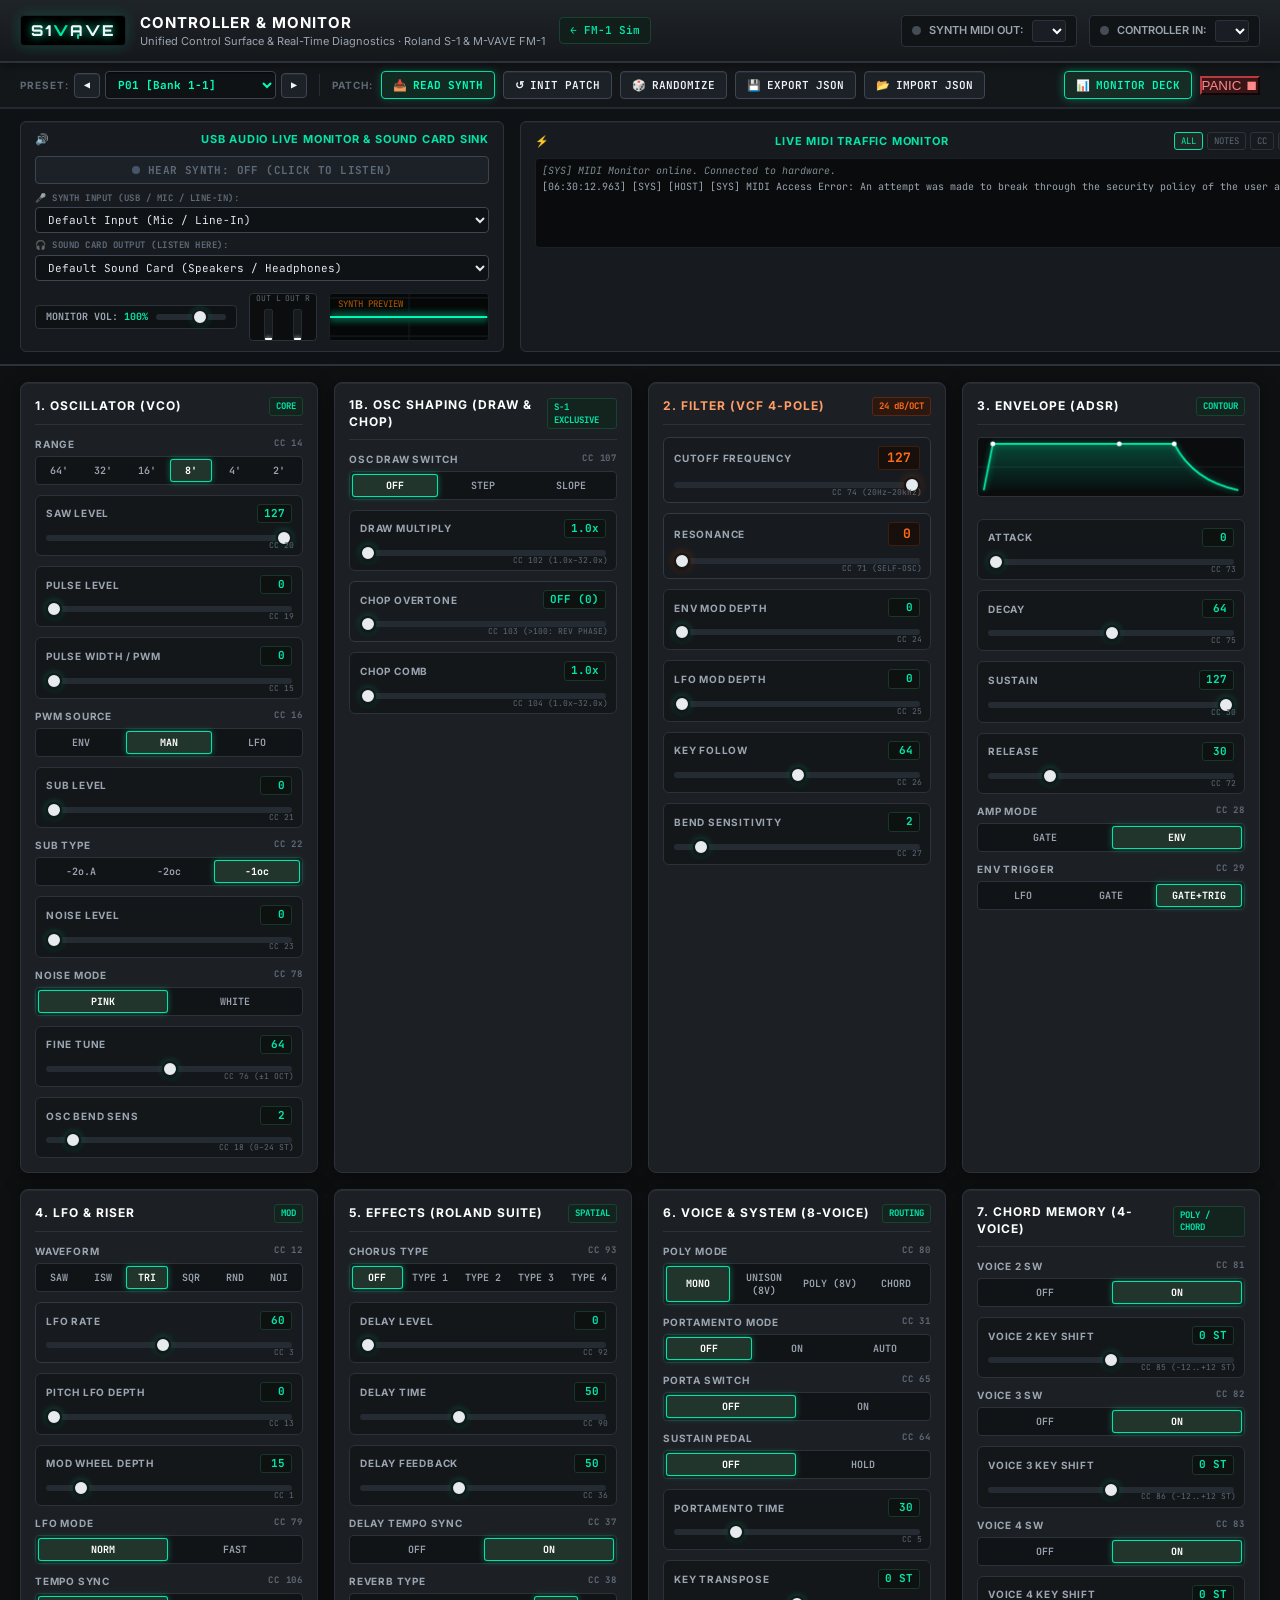
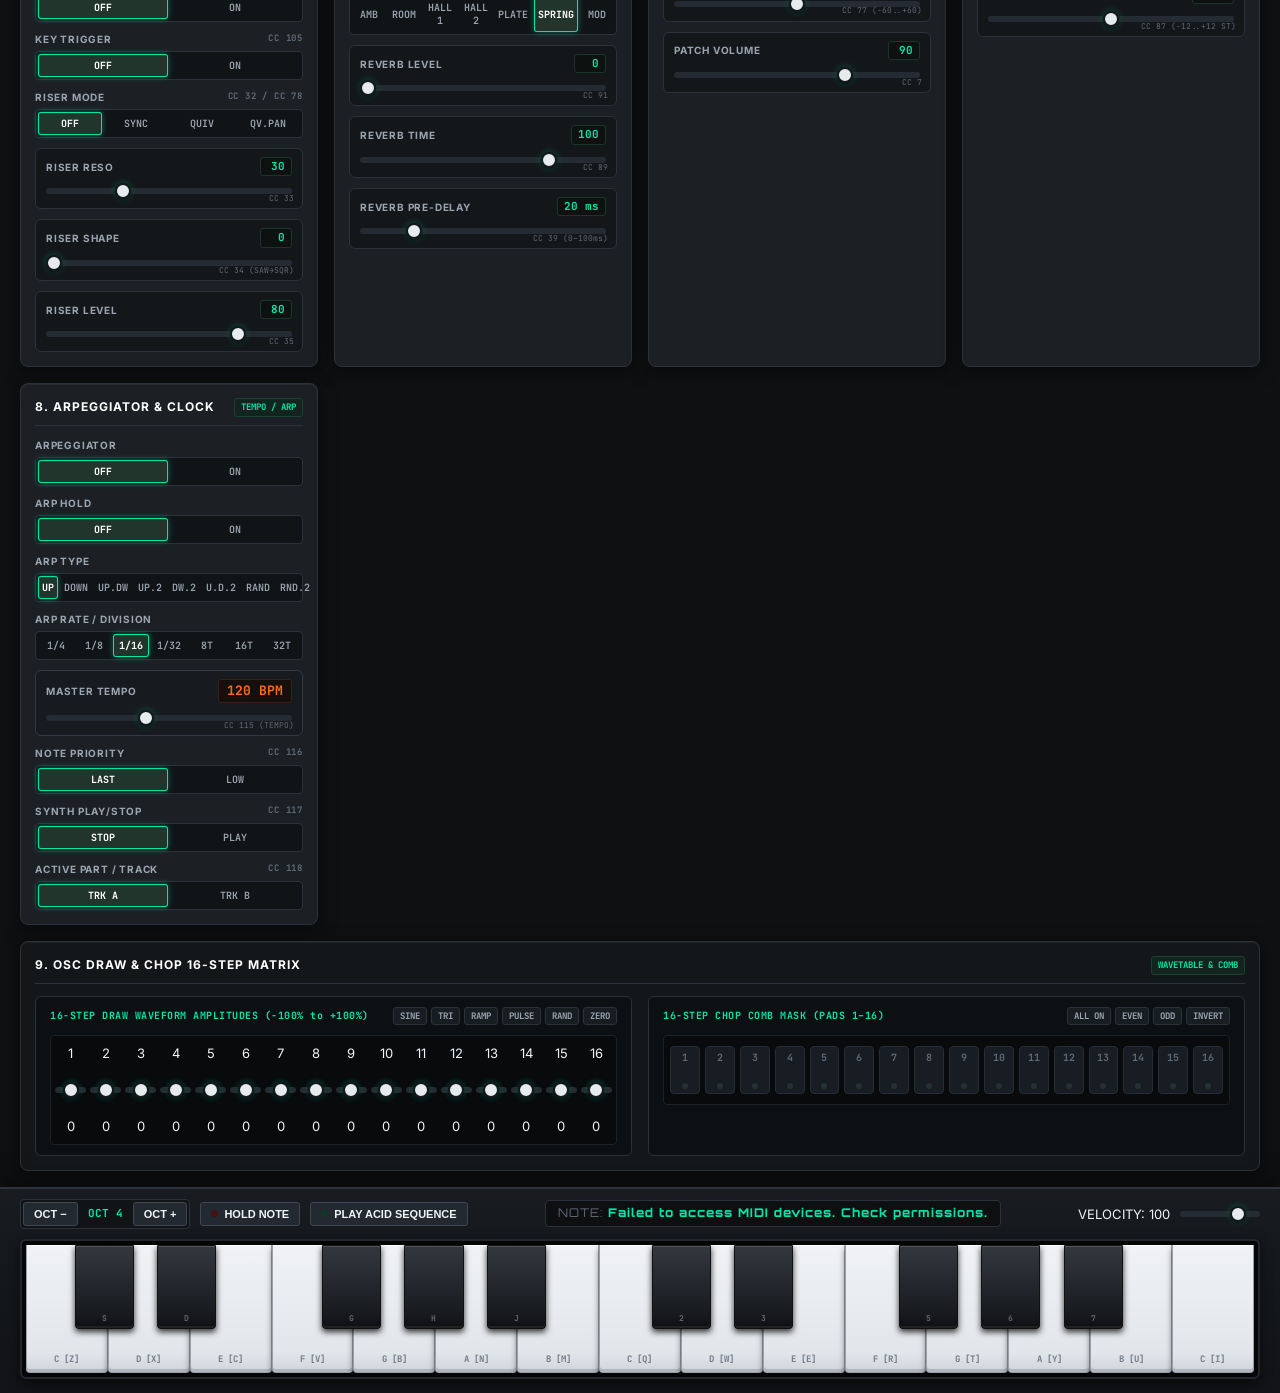
==== web/editor/index.html @ 97303378 "S1Vave 1.0: 8-voice virtual analog tweak synth for M-VAVE FM-1" ====
<!DOCTYPE html>
<!-- SPDX-License-Identifier: GPL-3.0-only -->
<html lang="en">
<head>
  <meta charset="utf-8">
  <meta name="viewport" content="width=device-width, initial-scale=1.0">
  <title>S1VAVE & Roland S-1 // Controller & Monitor</title>
  <meta name="description" content="Unified Hardware Controller and Real-time Audio/MIDI Monitor for Roland AIRA Compact S-1 and M-VAVE FM-1 (S1Vave 8-Voice Firmware).">
  <link rel="preconnect" href="https://fonts.googleapis.com">
  <link rel="preconnect" href="https://fonts.gstatic.com" crossorigin>
  <link href="https://fonts.googleapis.com/css2?family=Inter:wght@400;500;600;700&family=JetBrains+Mono:wght@400;500;700&family=Orbitron:wght@600;800&display=swap" rel="stylesheet">
  <link rel="stylesheet" href="style.css?v=20261024_1">
</head>
<body>
  <div class="app-container">
    <!-- Header: Branding & MIDI Device Status -->
    <header class="app-header">
      <div class="brand">
        <div class="logo-badge">
          <span class="logo-s1">S1</span><span class="logo-v">V</span><span class="logo-a"><span class="logo-notch"></span>A</span><span class="logo-ve">VE</span>
        </div>
        <div class="brand-text">
          <h1>CONTROLLER &amp; MONITOR</h1>
          <p class="subtitle">Unified Control Surface &amp; Real-Time Diagnostics · Roland S-1 &amp; M-VAVE FM-1</p>
        </div>
        <a href="/" class="nav-sim-link" title="Open FM-1 WebAssembly Hardware Simulator">&larr; FM-1 Sim</a>
      </div>

      <!-- MIDI Connection Status -->
      <div class="midi-status-panel">
        <div class="device-tag active" id="tagFM1">
          <span class="status-indicator online" id="indFM1"></span>
          <span class="dev-name">SYNTH MIDI OUT:</span>
          <select id="selFM1Out" class="port-select" title="MIDI Output for M-VAVE FM-1 / S1Vave"></select>
        </div>
        <div class="device-tag" id="tagMidiIn">
          <span class="status-indicator" id="indMidiIn"></span>
          <span class="dev-name">CONTROLLER IN:</span>
          <select id="selMidiIn" class="port-select" title="Incoming MIDI Keyboard / Controller"></select>
        </div>
        <!-- Hidden fallback output for compatibility -->
        <select id="selS1Out" style="display:none"></select>
      </div>
    </header>

    <!-- Quick Performance & Preset Management Toolbar -->
    <section class="action-toolbar">
      <div class="toolbar-left">
        <!-- Preset / Program Change Navigation -->
        <div class="preset-nav-cluster">
          <span class="toolbar-label">PRESET:</span>
          <button class="tool-action-btn preset-step-btn" id="btnPrevPreset" title="Previous Preset (Program Change -1)">
            <span class="icon">◀</span>
          </button>
          <select id="selPreset" class="preset-select" title="Direct Program Change / Preset Selection"></select>
          <button class="tool-action-btn preset-step-btn" id="btnNextPreset" title="Next Preset (Program Change +1)">
            <span class="icon">▶</span>
          </button>
        </div>

        <div class="toolbar-divider"></div>

        <span class="toolbar-label">PATCH:</span>
        <button class="tool-action-btn read-synth-btn" id="btnReadSynth" title="Fetch / Read all current parameter values from hardware synth (CC 119)">
          <span class="icon">📥</span> READ SYNTH
        </button>
        <button class="tool-action-btn" id="btnInitPatch" title="Reset all parameters to clean baseline patch">
          <span class="icon">↺</span> INIT PATCH
        </button>
        <button class="tool-action-btn" id="btnRandomize" title="Generate creative musical random patch">
          <span class="icon">🎲</span> RANDOMIZE
        </button>
        <button class="tool-action-btn" id="btnExportJson" title="Export current patch state to JSON file">
          <span class="icon">💾</span> EXPORT JSON
        </button>
        <button class="tool-action-btn" id="btnImportJson" title="Import patch state from JSON file">
          <span class="icon">📂</span> IMPORT JSON
        </button>
        <input type="file" id="fileImportJson" accept=".json" style="display:none">
      </div>

      <div class="toolbar-right">
        <button class="tool-action-btn monitor-toggle active" id="btnToggleMonitor" title="Toggle Real-Time Audio &amp; MIDI Monitoring Deck">
          <span class="icon">📊</span> MONITOR DECK
        </button>
        <button class="preset-btn panic" id="btnPanic" title="All Notes Off &amp; Reset Modulation (Panic)">
          PANIC ⏹
        </button>
      </div>
    </section>

    <!-- Real-Time Monitoring Deck: USB Audio Live Monitor & MIDI Traffic -->
    <section class="monitoring-deck" id="monitoringDeck">
      <!-- 1. Live USB Audio Pass-Through Router & Scope -->
      <div class="monitor-card audio-routing-card">
        <div class="card-title">
          <span class="icon">🔊</span> USB AUDIO LIVE MONITOR &amp; SOUND CARD SINK
        </div>

        <!-- Master Pass-Through Route Toggle -->
        <button class="audio-passthrough-btn" id="btnAudioPassthrough" title="Route audio from FM-1 synth input directly to your sound card (speakers / headphones)">
          <span class="dot"></span><span id="txtAudioPassthrough">HEAR SYNTH: OFF (CLICK TO LISTEN)</span>
        </button>

        <!-- Device Selection Dropdowns -->
        <div class="audio-device-grid">
          <div class="device-select-box">
            <label for="selAudioInput">🎤 SYNTH INPUT (USB / MIC / LINE-IN):</label>
            <select id="selAudioInput" class="sink-select" title="Select audio input device where FM-1 synth is connected"></select>
          </div>
          <div class="device-select-box">
            <label for="selAudioSink">🎧 SOUND CARD OUTPUT (LISTEN HERE):</label>
            <select id="selAudioSink" class="sink-select" title="Select sound card, headphones or speakers where you want to listen"></select>
          </div>
        </div>

        <div class="audio-bottom-row">
          <div class="audio-vol-box" title="Master Sound Card Pass-Through Volume">
            <label>MONITOR VOL: <span id="dispMonitorVol">100%</span></label>
            <input type="range" min="0" max="150" value="100" id="slMonitorVol" class="audio-slider">
          </div>

          <!-- Stereo VU Level Meters -->
          <div class="vu-meters-block single-synth">
            <div class="meter-channel">
              <span class="ch-label">OUT L</span>
              <div class="vu-track"><div class="vu-bar" id="vuFM1L"></div><div class="vu-peak" id="peakFM1L"></div></div>
            </div>
            <div class="meter-channel">
              <span class="ch-label">OUT R</span>
              <div class="vu-track"><div class="vu-bar" id="vuFM1R"></div><div class="vu-peak" id="peakFM1R"></div></div>
            </div>
          </div>

          <!-- Compact CRT Oscilloscope -->
          <div class="scope-wrapper compact">
            <canvas id="liveScopeCanvas" width="220" height="48"></canvas>
            <div class="scope-overlay">
              <span class="scope-status" id="scopeStatus">SYNTH PREVIEW</span>
            </div>
          </div>
        </div>
      </div>

      <!-- 2. Real-Time MIDI Traffic Monitor -->
      <div class="monitor-card midi-log-card">
        <div class="card-title">
          <span class="icon">⚡</span> LIVE MIDI TRAFFIC MONITOR
          <div class="midi-log-controls">
            <button class="filter-btn active" data-filter="all">ALL</button>
            <button class="filter-btn" data-filter="note">NOTES</button>
            <button class="filter-btn" data-filter="cc">CC</button>
            <button class="mini-btn clear-btn" id="btnClearMidiLog" title="Clear Event Log">CLEAR</button>
          </div>
        </div>
        <div class="midi-log-stream" id="midiLogStream">
          <div class="log-entry system">[SYS] MIDI Monitor online. Connected to hardware.</div>
        </div>
      </div>
    </section>

    <!-- Main Workspace: Parameter Panels Grid (All Real Mapped Controls) -->
    <main class="synth-workspace">
      <!-- 1. VCO OSCILLATORS -->
      <section class="panel-card osc-panel">
        <div class="card-header">
          <h2>1. OSCILLATOR (VCO)</h2>
          <span class="badge">CORE</span>
        </div>
        <div class="controls-grid">
          <div class="ctrl-group">
            <label>RANGE <span class="cc">CC 14</span></label>
            <div class="range-selector" id="grpRange">
              <button class="opt-btn" data-val="0">64'</button>
              <button class="opt-btn" data-val="1">32'</button>
              <button class="opt-btn" data-val="2">16'</button>
              <button class="opt-btn active" data-val="3">8'</button>
              <button class="opt-btn" data-val="4">4'</button>
              <button class="opt-btn" data-val="5">2'</button>
            </div>
          </div>

          <div class="slider-box">
            <div class="slider-header">
              <label>SAW LEVEL</label>
              <span class="val-display" id="valSaw">127</span>
            </div>
            <input type="range" min="0" max="127" value="127" id="slSaw" data-cc="20">
            <span class="cc-tag">CC 20</span>
          </div>

          <div class="slider-box">
            <div class="slider-header">
              <label>PULSE LEVEL</label>
              <span class="val-display" id="valPulse">0</span>
            </div>
            <input type="range" min="0" max="127" value="0" id="slPulse" data-cc="19">
            <span class="cc-tag">CC 19</span>
          </div>

          <div class="slider-box">
            <div class="slider-header">
              <label>PULSE WIDTH / PWM</label>
              <span class="val-display" id="valPw">0</span>
            </div>
            <input type="range" min="0" max="127" value="0" id="slPw" data-cc="15">
            <span class="cc-tag">CC 15</span>
          </div>

          <div class="ctrl-group">
            <label>PWM SOURCE <span class="cc">CC 16</span></label>
            <div class="btn-trio" id="grpPwmSrc">
              <button class="opt-btn" data-val="0">ENV</button>
              <button class="opt-btn active" data-val="1">MAN</button>
              <button class="opt-btn" data-val="2">LFO</button>
            </div>
          </div>

          <div class="slider-box">
            <div class="slider-header">
              <label>SUB LEVEL</label>
              <span class="val-display" id="valSub">0</span>
            </div>
            <input type="range" min="0" max="127" value="0" id="slSub" data-cc="21">
            <span class="cc-tag">CC 21</span>
          </div>

          <div class="ctrl-group">
            <label>SUB TYPE <span class="cc">CC 22</span></label>
            <div class="btn-trio" id="grpSubType">
              <button class="opt-btn" data-val="0">-2o.A</button>
              <button class="opt-btn" data-val="1">-2oc</button>
              <button class="opt-btn active" data-val="2">-1oc</button>
            </div>
          </div>

          <div class="slider-box">
            <div class="slider-header">
              <label>NOISE LEVEL</label>
              <span class="val-display" id="valNoise">0</span>
            </div>
            <input type="range" min="0" max="127" value="0" id="slNoise" data-cc="23">
            <span class="cc-tag">CC 23</span>
          </div>

          <div class="ctrl-group">
            <label>NOISE MODE <span class="cc">CC 78</span></label>
            <div class="btn-pair" id="grpNoiseMode">
              <button class="opt-btn active" data-val="0">PINK</button>
              <button class="opt-btn" data-val="1">WHITE</button>
            </div>
          </div>

          <div class="slider-box">
            <div class="slider-header">
              <label>FINE TUNE</label>
              <span class="val-display" id="valTune">64</span>
            </div>
            <input type="range" min="0" max="127" value="64" id="slTune" data-cc="76">
            <span class="cc-tag">CC 76 (±1 OCT)</span>
          </div>

          <div class="slider-box">
            <div class="slider-header">
              <label>OSC BEND SENS</label>
              <span class="val-display" id="valOscBend">2</span>
            </div>
            <input type="range" min="0" max="24" value="2" id="slOscBend" data-cc="18">
            <span class="cc-tag">CC 18 (0–24 ST)</span>
          </div>
        </div>
      </section>

      <!-- 1B. OSC SHAPING (DRAW & CHOP) -->
      <section class="panel-card osc-shaping-panel">
        <div class="card-header">
          <h2>1B. OSC SHAPING (DRAW &amp; CHOP)</h2>
          <span class="badge">S-1 EXCLUSIVE</span>
        </div>
        <div class="controls-grid">
          <div class="ctrl-group">
            <label>OSC DRAW SWITCH <span class="cc">CC 107</span></label>
            <div class="btn-trio" id="grpDrawSw">
              <button class="opt-btn active" data-val="0">OFF</button>
              <button class="opt-btn" data-val="1">STEP</button>
              <button class="opt-btn" data-val="2">SLOPE</button>
            </div>
          </div>

          <div class="slider-box">
            <div class="slider-header">
              <label>DRAW MULTIPLY</label>
              <span class="val-display" id="valDrawMult">1.0x</span>
            </div>
            <input type="range" min="0" max="31" value="0" id="slDrawMult" data-cc="102">
            <span class="cc-tag">CC 102 (1.0x–32.0x)</span>
          </div>

          <div class="slider-box prominent">
            <div class="slider-header">
              <label>CHOP OVERTONE</label>
              <span class="val-display" id="valChopOvtn">OFF (0)</span>
            </div>
            <input type="range" min="0" max="200" value="0" id="slChopOvtn" data-cc="103">
            <span class="cc-tag">CC 103 (&gt;100: REV PHASE)</span>
          </div>

          <div class="slider-box">
            <div class="slider-header">
              <label>CHOP COMB</label>
              <span class="val-display" id="valChopComb">1.0x</span>
            </div>
            <input type="range" min="0" max="31" value="0" id="slChopComb" data-cc="104">
            <span class="cc-tag">CC 104 (1.0x–32.0x)</span>
          </div>
        </div>
      </section>

      <!-- 2. VCF FILTER -->
      <section class="panel-card filter-panel">
        <div class="card-header highlight-orange">
          <h2>2. FILTER (VCF 4-POLE)</h2>
          <span class="badge orange">24 dB/OCT</span>
        </div>
        <div class="controls-grid">
          <div class="slider-box prominent">
            <div class="slider-header">
              <label>CUTOFF FREQUENCY</label>
              <span class="val-display big" id="valCutoff">127</span>
            </div>
            <input type="range" min="0" max="127" value="127" id="slCutoff" data-cc="74" class="accent-orange">
            <span class="cc-tag">CC 74 (20Hz–20kHz)</span>
          </div>

          <div class="slider-box prominent">
            <div class="slider-header">
              <label>RESONANCE</label>
              <span class="val-display big" id="valReso">0</span>
            </div>
            <input type="range" min="0" max="127" value="0" id="slReso" data-cc="71" class="accent-orange">
            <span class="cc-tag">CC 71 (SELF-OSC)</span>
          </div>

          <div class="slider-box">
            <div class="slider-header">
              <label>ENV MOD DEPTH</label>
              <span class="val-display" id="valFenv">0</span>
            </div>
            <input type="range" min="0" max="127" value="0" id="slFenv" data-cc="24">
            <span class="cc-tag">CC 24</span>
          </div>

          <div class="slider-box">
            <div class="slider-header">
              <label>LFO MOD DEPTH</label>
              <span class="val-display" id="valFlfo">0</span>
            </div>
            <input type="range" min="0" max="127" value="0" id="slFlfo" data-cc="25">
            <span class="cc-tag">CC 25</span>
          </div>

          <div class="slider-box">
            <div class="slider-header">
              <label>KEY FOLLOW</label>
              <span class="val-display" id="valKeytrk">64</span>
            </div>
            <input type="range" min="0" max="127" value="64" id="slKeytrk" data-cc="26">
            <span class="cc-tag">CC 26</span>
          </div>

          <div class="slider-box">
            <div class="slider-header">
              <label>BEND SENSITIVITY</label>
              <span class="val-display" id="valFltBend">2</span>
            </div>
            <input type="range" min="0" max="24" value="2" id="slFltBend" data-cc="27">
            <span class="cc-tag">CC 27</span>
          </div>
        </div>
      </section>

      <!-- 3. ENVELOPES (ADSR) -->
      <section class="panel-card env-panel">
        <div class="card-header">
          <h2>3. ENVELOPE (ADSR)</h2>
          <span class="badge">CONTOUR</span>
        </div>
        <div class="env-curve-box">
          <canvas id="envCanvas" width="280" height="60" class="env-canvas"></canvas>
        </div>
        <div class="controls-grid">
          <div class="slider-box">
            <div class="slider-header">
              <label>ATTACK</label>
              <span class="val-display" id="valAtt">0</span>
            </div>
            <input type="range" min="0" max="127" value="0" id="slAtt" data-cc="73">
            <span class="cc-tag">CC 73</span>
          </div>

          <div class="slider-box">
            <div class="slider-header">
              <label>DECAY</label>
              <span class="val-display" id="valDec">64</span>
            </div>
            <input type="range" min="0" max="127" value="64" id="slDec" data-cc="75">
            <span class="cc-tag">CC 75</span>
          </div>

          <div class="slider-box">
            <div class="slider-header">
              <label>SUSTAIN</label>
              <span class="val-display" id="valSus">127</span>
            </div>
            <input type="range" min="0" max="127" value="127" id="slSus" data-cc="30">
            <span class="cc-tag">CC 30</span>
          </div>

          <div class="slider-box">
            <div class="slider-header">
              <label>RELEASE</label>
              <span class="val-display" id="valRel">30</span>
            </div>
            <input type="range" min="0" max="127" value="30" id="slRel" data-cc="72">
            <span class="cc-tag">CC 72</span>
          </div>

          <div class="ctrl-group">
            <label>AMP MODE <span class="cc">CC 28</span></label>
            <div class="btn-pair" id="grpAmpMode">
              <button class="opt-btn" data-val="0">GATE</button>
              <button class="opt-btn active" data-val="1">ENV</button>
            </div>
          </div>

          <div class="ctrl-group">
            <label>ENV TRIGGER <span class="cc">CC 29</span></label>
            <div class="btn-trio" id="grpEnvTrg">
              <button class="opt-btn" data-val="0">LFO</button>
              <button class="opt-btn" data-val="1">GATE</button>
              <button class="opt-btn active" data-val="2">GATE+TRIG</button>
            </div>
          </div>
        </div>
      </section>

      <!-- 4. LFO & RISER -->
      <section class="panel-card lfo-panel">
        <div class="card-header">
          <h2>4. LFO &amp; RISER</h2>
          <span class="badge">MOD</span>
        </div>
        <div class="controls-grid">
          <div class="ctrl-group">
            <label>WAVEFORM <span class="cc">CC 12</span></label>
            <div class="range-selector" id="grpLfoWave">
              <button class="opt-btn" data-val="0">SAW</button>
              <button class="opt-btn" data-val="1">ISW</button>
              <button class="opt-btn active" data-val="2">TRI</button>
              <button class="opt-btn" data-val="3">SQR</button>
              <button class="opt-btn" data-val="4">RND</button>
              <button class="opt-btn" data-val="5">NOI</button>
            </div>
          </div>

          <div class="slider-box prominent">
            <div class="slider-header">
              <label>LFO RATE</label>
              <span class="val-display" id="valLfoRate">60</span>
            </div>
            <input type="range" min="0" max="127" value="60" id="slLfoRate" data-cc="3">
            <span class="cc-tag">CC 3</span>
          </div>

          <div class="slider-box">
            <div class="slider-header">
              <label>PITCH LFO DEPTH</label>
              <span class="val-display" id="valLfoPitch">0</span>
            </div>
            <input type="range" min="0" max="127" value="0" id="slLfoPitch" data-cc="13">
            <span class="cc-tag">CC 13</span>
          </div>

          <div class="slider-box">
            <div class="slider-header">
              <label>MOD WHEEL DEPTH</label>
              <span class="val-display" id="valModDepth">15</span>
            </div>
            <input type="range" min="0" max="127" value="15" id="slModDepth" data-cc="1">
            <span class="cc-tag">CC 1</span>
          </div>

          <div class="ctrl-group">
            <label>LFO MODE <span class="cc">CC 79</span></label>
            <div class="btn-pair" id="grpLfoMode">
              <button class="opt-btn active" data-val="0">NORM</button>
              <button class="opt-btn" data-val="1">FAST</button>
            </div>
          </div>

          <div class="ctrl-group">
            <label>TEMPO SYNC <span class="cc">CC 106</span></label>
            <div class="btn-pair" id="grpLfoSync">
              <button class="opt-btn active" data-val="0">OFF</button>
              <button class="opt-btn" data-val="1">ON</button>
            </div>
          </div>

          <div class="ctrl-group">
            <label>KEY TRIGGER <span class="cc">CC 105</span></label>
            <div class="btn-pair" id="grpLfoTrig">
              <button class="opt-btn active" data-val="0">OFF</button>
              <button class="opt-btn" data-val="1">ON</button>
            </div>
          </div>

          <!-- Riser Section in Panel 4 -->
          <div class="ctrl-group full-width">
            <label>RISER MODE <span class="cc">CC 32 / CC 78</span></label>
            <div class="range-selector" id="grpRiserMode">
              <button class="opt-btn active" data-val="0">OFF</button>
              <button class="opt-btn" data-val="1">SYNC</button>
              <button class="opt-btn" data-val="2">QUIV</button>
              <button class="opt-btn" data-val="3">QV.PAN</button>
            </div>
          </div>

          <div class="slider-box">
            <div class="slider-header">
              <label>RISER RESO</label>
              <span class="val-display" id="valRiserReso">30</span>
            </div>
            <input type="range" min="0" max="100" value="30" id="slRiserReso" data-cc="33">
            <span class="cc-tag">CC 33</span>
          </div>

          <div class="slider-box">
            <div class="slider-header">
              <label>RISER SHAPE</label>
              <span class="val-display" id="valRiserShape">0</span>
            </div>
            <input type="range" min="0" max="100" value="0" id="slRiserShape" data-cc="34">
            <span class="cc-tag">CC 34 (SAW&rarr;SQR)</span>
          </div>

          <div class="slider-box">
            <div class="slider-header">
              <label>RISER LEVEL</label>
              <span class="val-display" id="valRiserLvl">80</span>
            </div>
            <input type="range" min="0" max="100" value="80" id="slRiserLvl" data-cc="35">
            <span class="cc-tag">CC 35</span>
          </div>
        </div>
      </section>

      <!-- 5. EFFECTS (CHORUS, DELAY, REVERB) -->
      <section class="panel-card fx-panel">
        <div class="card-header">
          <h2>5. EFFECTS (ROLAND SUITE)</h2>
          <span class="badge">SPATIAL</span>
        </div>
        <div class="controls-grid">
          <div class="ctrl-group">
            <label>CHORUS TYPE <span class="cc">CC 93</span></label>
            <div class="range-selector" id="grpChoMode">
              <button class="opt-btn active" data-val="0">OFF</button>
              <button class="opt-btn" data-val="1">TYPE 1</button>
              <button class="opt-btn" data-val="2">TYPE 2</button>
              <button class="opt-btn" data-val="3">TYPE 3</button>
              <button class="opt-btn" data-val="4">TYPE 4</button>
            </div>
          </div>

          <div class="slider-box">
            <div class="slider-header">
              <label>DELAY LEVEL</label>
              <span class="val-display" id="valDlyLvl">0</span>
            </div>
            <input type="range" min="0" max="127" value="0" id="slDlyLvl" data-cc="92">
            <span class="cc-tag">CC 92</span>
          </div>

          <div class="slider-box">
            <div class="slider-header">
              <label>DELAY TIME</label>
              <span class="val-display" id="valDlyTime">50</span>
            </div>
            <input type="range" min="0" max="127" value="50" id="slDlyTime" data-cc="90">
            <span class="cc-tag">CC 90</span>
          </div>

          <div class="slider-box">
            <div class="slider-header">
              <label>DELAY FEEDBACK</label>
              <span class="val-display" id="valDlyFb">50</span>
            </div>
            <input type="range" min="0" max="127" value="50" id="slDlyFb" data-cc="36">
            <span class="cc-tag">CC 36</span>
          </div>

          <div class="ctrl-group">
            <label>DELAY TEMPO SYNC <span class="cc">CC 37</span></label>
            <div class="btn-pair" id="grpDlySync">
              <button class="opt-btn" data-val="0">OFF</button>
              <button class="opt-btn active" data-val="1">ON</button>
            </div>
          </div>

          <div class="ctrl-group full-width">
            <label>REVERB TYPE <span class="cc">CC 38</span></label>
            <div class="range-selector" id="grpRevType">
              <button class="opt-btn" data-val="0">AMB</button>
              <button class="opt-btn" data-val="1">ROOM</button>
              <button class="opt-btn" data-val="2">HALL 1</button>
              <button class="opt-btn" data-val="3">HALL 2</button>
              <button class="opt-btn" data-val="4">PLATE</button>
              <button class="opt-btn active" data-val="5">SPRING</button>
              <button class="opt-btn" data-val="6">MOD</button>
            </div>
          </div>

          <div class="slider-box">
            <div class="slider-header">
              <label>REVERB LEVEL</label>
              <span class="val-display" id="valRevLvl">0</span>
            </div>
            <input type="range" min="0" max="127" value="0" id="slRevLvl" data-cc="91">
            <span class="cc-tag">CC 91</span>
          </div>

          <div class="slider-box">
            <div class="slider-header">
              <label>REVERB TIME</label>
              <span class="val-display" id="valRevTime">100</span>
            </div>
            <input type="range" min="0" max="127" value="100" id="slRevTime" data-cc="89">
            <span class="cc-tag">CC 89</span>
          </div>

          <div class="slider-box">
            <div class="slider-header">
              <label>REVERB PRE-DELAY</label>
              <span class="val-display" id="valRevPre">20 ms</span>
            </div>
            <input type="range" min="0" max="100" value="20" id="slRevPre" data-cc="39">
            <span class="cc-tag">CC 39 (0–100ms)</span>
          </div>
        </div>
      </section>

      <!-- 6. VOICE & SYSTEM -->
      <section class="panel-card voice-panel">
        <div class="card-header">
          <h2>6. VOICE &amp; SYSTEM (8-VOICE)</h2>
          <span class="badge">ROUTING</span>
        </div>
        <div class="controls-grid">
          <div class="ctrl-group">
            <label>POLY MODE <span class="cc">CC 80</span></label>
            <div class="range-selector" id="grpPolyMode">
              <button class="opt-btn active" data-val="0">MONO</button>
              <button class="opt-btn" data-val="1">UNISON (8V)</button>
              <button class="opt-btn" data-val="2">POLY (8V)</button>
              <button class="opt-btn" data-val="3">CHORD</button>
            </div>
          </div>

          <div class="ctrl-group">
            <label>PORTAMENTO MODE <span class="cc">CC 31</span></label>
            <div class="btn-trio" id="grpPortaMode">
              <button class="opt-btn active" data-val="0">OFF</button>
              <button class="opt-btn" data-val="1">ON</button>
              <button class="opt-btn" data-val="2">AUTO</button>
            </div>
          </div>

          <div class="ctrl-group">
            <label>PORTA SWITCH <span class="cc">CC 65</span></label>
            <div class="btn-pair" id="grpPortaSw">
              <button class="opt-btn active" data-val="0">OFF</button>
              <button class="opt-btn" data-val="1">ON</button>
            </div>
          </div>

          <div class="ctrl-group">
            <label>SUSTAIN PEDAL <span class="cc">CC 64</span></label>
            <div class="btn-pair" id="grpSustainPedal">
              <button class="opt-btn active" data-val="0">OFF</button>
              <button class="opt-btn" data-val="1">HOLD</button>
            </div>
          </div>

          <div class="slider-box">
            <div class="slider-header">
              <label>PORTAMENTO TIME</label>
              <span class="val-display" id="valPortaTime">30</span>
            </div>
            <input type="range" min="0" max="127" value="30" id="slPortaTime" data-cc="5">
            <span class="cc-tag">CC 5</span>
          </div>

          <div class="slider-box">
            <div class="slider-header">
              <label>KEY TRANSPOSE</label>
              <span class="val-display" id="valTranspose">0 ST</span>
            </div>
            <input type="range" min="0" max="120" value="60" id="slTranspose" data-cc="77">
            <span class="cc-tag">CC 77 (-60..+60)</span>
          </div>

          <div class="slider-box">
            <div class="slider-header">
              <label>PATCH VOLUME</label>
              <span class="val-display" id="valVol">90</span>
            </div>
            <input type="range" min="0" max="127" value="90" id="slVol" data-cc="7">
            <span class="cc-tag">CC 7</span>
          </div>
        </div>
      </section>

      <!-- 7. CHORD MEMORY CONFIG (4-VOICE) -->
      <section class="panel-card chord-panel">
        <div class="card-header">
          <h2>7. CHORD MEMORY (4-VOICE)</h2>
          <span class="badge">POLY / CHORD</span>
        </div>
        <div class="controls-grid">
          <div class="ctrl-group">
            <label>VOICE 2 SW <span class="cc">CC 81</span></label>
            <div class="btn-pair" id="grpChordSw2">
              <button class="opt-btn" data-val="0">OFF</button>
              <button class="opt-btn active" data-val="1">ON</button>
            </div>
          </div>

          <div class="slider-box">
            <div class="slider-header">
              <label>VOICE 2 KEY SHIFT</label>
              <span class="val-display" id="valChordKs2">0 ST</span>
            </div>
            <input type="range" min="0" max="24" value="12" id="slChordKs2" data-cc="85">
            <span class="cc-tag">CC 85 (-12..+12 ST)</span>
          </div>

          <div class="ctrl-group">
            <label>VOICE 3 SW <span class="cc">CC 82</span></label>
            <div class="btn-pair" id="grpChordSw3">
              <button class="opt-btn" data-val="0">OFF</button>
              <button class="opt-btn active" data-val="1">ON</button>
            </div>
          </div>

          <div class="slider-box">
            <div class="slider-header">
              <label>VOICE 3 KEY SHIFT</label>
              <span class="val-display" id="valChordKs3">0 ST</span>
            </div>
            <input type="range" min="0" max="24" value="12" id="slChordKs3" data-cc="86">
            <span class="cc-tag">CC 86 (-12..+12 ST)</span>
          </div>

          <div class="ctrl-group">
            <label>VOICE 4 SW <span class="cc">CC 83</span></label>
            <div class="btn-pair" id="grpChordSw4">
              <button class="opt-btn" data-val="0">OFF</button>
              <button class="opt-btn active" data-val="1">ON</button>
            </div>
          </div>

          <div class="slider-box">
            <div class="slider-header">
              <label>VOICE 4 KEY SHIFT</label>
              <span class="val-display" id="valChordKs4">0 ST</span>
            </div>
            <input type="range" min="0" max="24" value="12" id="slChordKs4" data-cc="87">
            <span class="cc-tag">CC 87 (-12..+12 ST)</span>
          </div>
        </div>
      </section>

      <!-- 8. ARPEGGIATOR & MASTER CLOCK -->
      <section class="panel-card arp-panel">
        <div class="card-header">
          <h2>8. ARPEGGIATOR &amp; CLOCK</h2>
          <span class="badge">TEMPO / ARP</span>
        </div>
        <div class="controls-grid">
          <div class="ctrl-group">
            <label>ARPEGGIATOR</label>
            <div class="btn-pair" id="grpArpSw">
              <button class="opt-btn active" data-val="0">OFF</button>
              <button class="opt-btn" data-val="1">ON</button>
            </div>
          </div>

          <div class="ctrl-group">
            <label>ARP HOLD</label>
            <div class="btn-pair" id="grpArpHold">
              <button class="opt-btn active" data-val="0">OFF</button>
              <button class="opt-btn" data-val="1">ON</button>
            </div>
          </div>

          <div class="ctrl-group full-width">
            <label>ARP TYPE</label>
            <div class="range-selector" id="grpArpType">
              <button class="opt-btn active" data-val="0">UP</button>
              <button class="opt-btn" data-val="1">DOWN</button>
              <button class="opt-btn" data-val="2">UP.DW</button>
              <button class="opt-btn" data-val="3">UP.2</button>
              <button class="opt-btn" data-val="4">DW.2</button>
              <button class="opt-btn" data-val="5">U.D.2</button>
              <button class="opt-btn" data-val="6">RAND</button>
              <button class="opt-btn" data-val="7">RND.2</button>
            </div>
          </div>

          <div class="ctrl-group full-width">
            <label>ARP RATE / DIVISION</label>
            <div class="range-selector" id="grpArpRate">
              <button class="opt-btn" data-val="0">1/4</button>
              <button class="opt-btn" data-val="1">1/8</button>
              <button class="opt-btn active" data-val="2">1/16</button>
              <button class="opt-btn" data-val="3">1/32</button>
              <button class="opt-btn" data-val="4">8T</button>
              <button class="opt-btn" data-val="5">16T</button>
              <button class="opt-btn" data-val="6">32T</button>
            </div>
          </div>

          <div class="slider-box prominent">
            <div class="slider-header">
              <label>MASTER TEMPO</label>
              <span class="val-display big" id="valTempo">120 BPM</span>
            </div>
            <input type="range" min="40" max="240" value="120" id="slTempo" data-cc="115">
            <span class="cc-tag">CC 115 (TEMPO)</span>
          </div>

          <div class="ctrl-group">
            <label>NOTE PRIORITY <span class="cc">CC 116</span></label>
            <div class="btn-pair" id="grpArpPri">
              <button class="opt-btn active" data-val="0">LAST</button>
              <button class="opt-btn" data-val="1">LOW</button>
            </div>
          </div>

          <div class="ctrl-group">
            <label>SYNTH PLAY/STOP <span class="cc">CC 117</span></label>
            <div class="btn-pair" id="grpSeqPlay">
              <button class="opt-btn active" data-val="0">STOP</button>
              <button class="opt-btn" data-val="1">PLAY</button>
            </div>
          </div>

          <div class="ctrl-group">
            <label>ACTIVE PART / TRACK <span class="cc">CC 118</span></label>
            <div class="btn-pair" id="grpTrackSel">
              <button class="opt-btn active" data-val="0">TRK A</button>
              <button class="opt-btn" data-val="1">TRK B</button>
            </div>
          </div>
        </div>
      </section>

      <!-- 9. OSC DRAW & CHOP 16-STEP MATRIX -->
      <section class="panel-card step-matrix-panel">
        <div class="card-header highlight-teal">
          <h2>9. OSC DRAW &amp; CHOP 16-STEP MATRIX</h2>
          <span class="badge">WAVETABLE &amp; COMB</span>
        </div>
        <div class="step-matrix-content">
          <!-- 16-Step Draw Wavetable Editor -->
          <div class="matrix-block">
            <div class="matrix-header">
              <label>16-STEP DRAW WAVEFORM AMPLITUDES (-100% to +100%)</label>
              <div class="matrix-actions">
                <button class="mini-tool-btn" id="btnDrawSine">SINE</button>
                <button class="mini-tool-btn" id="btnDrawTri">TRI</button>
                <button class="mini-tool-btn" id="btnDrawRamp">RAMP</button>
                <button class="mini-tool-btn" id="btnDrawPulse">PULSE</button>
                <button class="mini-tool-btn" id="btnDrawRand">RAND</button>
                <button class="mini-tool-btn" id="btnDrawReset">ZERO</button>
              </div>
            </div>
            <div class="draw-steps-grid" id="drawStepsGrid">
              <!-- 16 vertical step bars will be populated here -->
            </div>
          </div>

          <!-- 16-Step Chop Comb Slicing Mask -->
          <div class="matrix-block">
            <div class="matrix-header">
              <label>16-STEP CHOP COMB MASK (PADS 1–16)</label>
              <div class="matrix-actions">
                <button class="mini-tool-btn" id="btnChopAllOn">ALL ON</button>
                <button class="mini-tool-btn" id="btnChopEven">EVEN</button>
                <button class="mini-tool-btn" id="btnChopOdd">ODD</button>
                <button class="mini-tool-btn" id="btnChopInvert">INVERT</button>
              </div>
            </div>
            <div class="chop-pads-grid" id="chopPadsGrid">
              <!-- 16 toggle step buttons populated here -->
            </div>
          </div>
        </div>
      </section>
    </main>

    <!-- Bottom Section: Virtual Piano Keyboard & Sequencer -->
    <footer class="app-footer">
      <div class="keyboard-toolbar">
        <div class="kb-tools-left">
          <div class="octave-controls">
            <button class="tool-btn" id="btnOctDown">OCT &minus;</button>
            <span class="oct-display" id="dispOct">OCT 4</span>
            <button class="tool-btn" id="btnOctUp">OCT +</button>
          </div>
          <button class="tool-btn toggle" id="btnLatch">
            <span class="latch-light"></span>HOLD NOTE
          </button>
          <button class="tool-btn seq" id="btnArpSeq">
            <span class="seq-light"></span>PLAY ACID SEQUENCE
          </button>
        </div>

        <div class="active-note-indicator" id="dispActiveNote">
          NOTE: <span class="note-name">READY</span>
        </div>

        <div class="kb-tools-right">
          <label>VELOCITY: <span id="dispVel">100</span></label>
          <input type="range" min="1" max="127" value="100" id="slVelocity" class="mini-slider">
        </div>
      </div>

      <!-- The 25-key Virtual Piano -->
      <div class="piano-keyboard" id="pianoKeyboard"></div>
    </footer>
  </div>

  <script src="app.js?v=20261024_1"></script>
</body>
</html>
---- web/editor/style.css ----
/* ============================================================================
   S1Vave & Roland S-1 Dual Calibration Studio - Stylesheet
   Aesthetic: Roland AIRA Compact Dark Graphite / Emerald Teal / Filter Orange
   ============================================================================ */

:root {
  --bg-deep: #0e1012;
  --bg-chassis: #15181b;
  --bg-panel: #1c2024;
  --bg-control: #252b31;
  --bg-hover: #30373f;
  
  --border-subtle: #2b323a;
  --border-prominent: #3d4652;
  
  --accent-teal: #00e6a8;
  --accent-teal-glow: rgba(0, 230, 168, 0.4);
  --accent-teal-dark: #008762;
  
  --accent-orange: #ff6a18;
  --accent-orange-glow: rgba(255, 106, 24, 0.4);
  --accent-orange-dark: #a83d00;
  
  --accent-red: #ff3344;
  --accent-red-glow: rgba(255, 51, 68, 0.4);
  
  --led-on: #00ffbc;
  --led-off: #0b3d30;
  --led-s1: #ff6a18;
  --led-fm1: #00e6a8;
  
  --text-primary: #f0f4f8;
  --text-secondary: #9aa5b1;
  --text-muted: #5e6977;
  
  --font-main: 'Inter', -apple-system, BlinkMacSystemFont, sans-serif;
  --font-mono: 'JetBrains Mono', monospace;
  --font-display: 'Orbitron', monospace;

  --shadow-panel: 0 4px 20px rgba(0, 0, 0, 0.45), inset 0 1px 0 rgba(255, 255, 255, 0.05);
  --shadow-key-white: 0 4px 6px rgba(0,0,0,0.5), inset 0 -3px 0 #b0b5be, inset 0 1px 0 #ffffff;
  --shadow-key-black: 0 3px 6px rgba(0,0,0,0.8), inset 0 -2px 0 #222, inset 0 1px 0 #555;
}

* {
  box-sizing: border-box;
  margin: 0;
  padding: 0;
  user-select: none;
  -webkit-user-select: none;
}

body {
  background-color: var(--bg-deep);
  color: var(--text-primary);
  font-family: var(--font-main);
  font-size: 13px;
  line-height: 1.4;
  min-height: 100vh;
  display: flex;
  flex-direction: column;
  overflow-x: hidden;
}

/* App Container */
.app-container {
  display: flex;
  flex-direction: column;
  min-height: 100vh;
  max-width: 1720px;
  margin: 0 auto;
  width: 100%;
}

/* ============================================================================
   1. App Header & Routing Controls
   ============================================================================ */
.app-header {
  background: linear-gradient(180deg, #1f2429 0%, #15181b 100%);
  border-bottom: 2px solid var(--border-subtle);
  padding: 12px 20px;
  display: flex;
  flex-wrap: wrap;
  align-items: center;
  justify-content: space-between;
  gap: 16px;
  box-shadow: 0 2px 10px rgba(0,0,0,0.5);
  z-index: 20;
}

.brand {
  display: flex;
  align-items: center;
  gap: 14px;
}

.logo-badge {
  background: #000;
  border: 1px solid var(--accent-teal);
  color: var(--accent-teal);
  font-family: var(--font-display);
  font-weight: 800;
  font-size: 13px;
  padding: 6px 12px;
  border-radius: 4px;
  letter-spacing: 1.5px;
  box-shadow: 0 0 12px var(--accent-teal-glow);
  text-shadow: 0 0 8px var(--accent-teal);
}

.brand-text h1 {
  font-size: 15px;
  font-weight: 700;
  letter-spacing: 1px;
  color: #fff;
  text-transform: uppercase;
  margin: 0;
}

.brand-text .subtitle {
  font-size: 11px;
  color: var(--text-secondary);
  margin-top: 1px;
}

.nav-sim-link {
  font-family: var(--font-mono);
  font-size: 11px;
  font-weight: 600;
  color: var(--accent-teal);
  background: #111e19;
  border: 1px solid #1a4233;
  padding: 5px 10px;
  border-radius: 4px;
  text-decoration: none;
  transition: all 0.15s ease;
  white-space: nowrap;
}

.nav-sim-link:hover {
  background: #1a3c2e;
  border-color: var(--accent-teal);
  box-shadow: 0 0 8px var(--accent-teal-glow);
  color: #fff;
}

/* Target Controls & A/B Toggle */
.target-controls {
  display: flex;
  align-items: center;
  background: #111316;
  border: 1px solid var(--border-subtle);
  padding: 6px 10px;
  border-radius: 6px;
  gap: 10px;
}

.target-label {
  font-size: 10px;
  font-weight: 700;
  letter-spacing: 1px;
  color: var(--text-muted);
}

.target-btn-group {
  display: flex;
  gap: 4px;
}

.target-btn {
  background: #1c2127;
  color: var(--text-secondary);
  border: 1px solid var(--border-subtle);
  padding: 6px 12px;
  border-radius: 4px;
  font-size: 11px;
  font-weight: 600;
  cursor: pointer;
  display: flex;
  align-items: center;
  gap: 6px;
  transition: all 0.15s ease;
}

.target-btn .dot {
  width: 8px;
  height: 8px;
  border-radius: 50%;
  background: #333d47;
  box-shadow: inset 0 1px 2px rgba(0,0,0,0.8);
  transition: all 0.15s ease;
}

.target-btn:hover {
  background: #252c34;
  color: #fff;
}

.target-btn.active {
  background: #202b28;
  border-color: var(--accent-teal);
  color: #fff;
  box-shadow: 0 0 8px var(--accent-teal-glow);
}

.target-btn.active .dot {
  background: var(--accent-teal);
  box-shadow: 0 0 8px var(--accent-teal);
}

.target-btn#btnS1.active {
  background: #301f17;
  border-color: var(--accent-orange);
  box-shadow: 0 0 8px var(--accent-orange-glow);
}
.target-btn#btnS1.active .dot {
  background: var(--accent-orange);
  box-shadow: 0 0 8px var(--accent-orange);
}

.ab-toggle-btn {
  background: linear-gradient(180deg, #ff6a18 0%, #ba4402 100%);
  color: #fff;
  border: 1px solid #ff8843;
  padding: 6px 14px;
  border-radius: 4px;
  font-size: 11px;
  font-weight: 800;
  letter-spacing: 1px;
  cursor: pointer;
  box-shadow: 0 2px 6px rgba(255, 106, 24, 0.4);
  transition: all 0.15s ease;
}

.ab-toggle-btn:hover {
  filter: brightness(1.15);
  box-shadow: 0 0 12px var(--accent-orange-glow);
}

.ab-toggle-btn:active {
  transform: translateY(1px);
  filter: brightness(0.9);
}

/* MIDI Status Panel */
.midi-status-panel {
  display: flex;
  align-items: center;
  gap: 12px;
}

.device-tag {
  display: flex;
  align-items: center;
  gap: 8px;
  background: #111417;
  border: 1px solid var(--border-subtle);
  padding: 4px 10px;
  border-radius: 4px;
}

.status-indicator {
  width: 9px;
  height: 9px;
  border-radius: 50%;
  background: #444c56;
  transition: all 0.2s ease;
}

.status-indicator.connected {
  background: var(--accent-teal);
  box-shadow: 0 0 8px var(--accent-teal);
}

.status-indicator.s1-color.connected {
  background: var(--accent-orange);
  box-shadow: 0 0 8px var(--accent-orange);
}

.dev-name {
  font-size: 11px;
  font-weight: 600;
  color: var(--text-secondary);
}

.port-select {
  background: #1a1e24;
  border: 1px solid var(--border-subtle);
  color: #fff;
  font-size: 11px;
  padding: 3px 6px;
  border-radius: 3px;
  outline: none;
  max-width: 130px;
  cursor: pointer;
}

/* ============================================================================
   1.5 USB Audio Monitor & Router
   ============================================================================ */
.audio-monitor-bar {
  background: #14171a;
  border-bottom: 2px solid #232a32;
  padding: 10px 20px;
  display: flex;
  flex-wrap: wrap;
  align-items: center;
  justify-content: space-between;
  gap: 16px;
  box-shadow: inset 0 1px 0 rgba(255,255,255,0.04);
}

.audio-mon-left {
  display: flex;
  align-items: center;
  gap: 14px;
  flex-wrap: wrap;
}

.audio-mon-title {
  font-size: 11px;
  font-weight: 700;
  letter-spacing: 0.8px;
  color: var(--accent-orange);
  display: flex;
  align-items: center;
  gap: 6px;
}

.audio-mode-group {
  display: flex;
  gap: 4px;
}

.audio-mode-btn {
  background: #1e242b;
  color: var(--text-secondary);
  border: 1px solid var(--border-subtle);
  padding: 5px 10px;
  border-radius: 4px;
  font-size: 11px;
  font-weight: 600;
  font-family: var(--font-mono);
  cursor: pointer;
  display: flex;
  align-items: center;
  gap: 6px;
  transition: all 0.15s ease;
}

.audio-mode-btn .dot {
  width: 7px;
  height: 7px;
  border-radius: 50%;
  background: #36414c;
  transition: all 0.15s ease;
}

.audio-mode-btn:hover {
  background: #272f38;
  color: #fff;
}

.audio-mode-btn.active {
  background: #1a3026;
  border-color: var(--accent-teal);
  color: #fff;
  box-shadow: 0 0 8px var(--accent-teal-glow);
}

.audio-mode-btn.active .dot {
  background: var(--accent-teal);
  box-shadow: 0 0 6px var(--accent-teal);
}

.audio-mode-btn#btnAudS1.active {
  background: #352117;
  border-color: var(--accent-orange);
  box-shadow: 0 0 8px var(--accent-orange-glow);
}

.audio-mode-btn#btnAudS1.active .dot {
  background: var(--accent-orange);
  box-shadow: 0 0 6px var(--accent-orange);
}

.audio-mode-btn.mute.active {
  background: #3a1518;
  border-color: var(--accent-red);
  color: #ff9999;
  box-shadow: 0 0 8px var(--accent-red-glow);
}

.audio-mon-levels {
  display: flex;
  align-items: center;
  gap: 16px;
  flex-wrap: wrap;
}

.audio-vol-box {
  display: flex;
  align-items: center;
  gap: 8px;
  background: #0f1214;
  border: 1px solid var(--border-subtle);
  padding: 4px 10px;
  border-radius: 4px;
}

.audio-vol-box label {
  font-size: 10px;
  font-weight: 700;
  font-family: var(--font-mono);
  color: var(--text-secondary);
  white-space: nowrap;
}

.audio-vol-box label span {
  color: var(--accent-teal);
}

.audio-slider {
  width: 70px !important;
  margin: 0 !important;
}

.audio-mon-right {
  display: flex;
  align-items: center;
  gap: 8px;
}

.audio-mon-right label {
  font-size: 10px;
  font-weight: 700;
  letter-spacing: 0.8px;
  color: var(--text-muted);
}

.sink-select {
  background: #111417;
  border: 1px solid var(--border-subtle);
  color: var(--text-primary);
  font-size: 11px;
  padding: 4px 8px;
  border-radius: 4px;
  outline: none;
  max-width: 200px;
  cursor: pointer;
}

/* ============================================================================
   Logo Badge Branding (Authentic S1VAVE Brand Colors)
   ============================================================================ */
.logo-badge {
  background: #000;
  border: 1px solid #1a2228;
  padding: 4px 10px;
  border-radius: 4px;
  font-family: var(--font-display);
  font-weight: 800;
  font-size: 15px;
  letter-spacing: 2px;
  display: flex;
  align-items: center;
  box-shadow: 0 0 14px rgba(0, 230, 168, 0.2);
}
.logo-s1, .logo-ve { color: #f2f6fa; }
.logo-v { color: #00e5a3; text-shadow: 0 0 8px rgba(0, 229, 163, 0.6); }
.logo-a {
  color: #f2f6fa;
  position: relative;
  display: inline-block;
}
.logo-notch {
  position: absolute;
  bottom: 2px;
  left: 50%;
  transform: translateX(-50%);
  width: 2px;
  height: 5px;
  background: #00e5a3;
  border-radius: 1px;
}

/* ============================================================================
   Action Toolbar (Performance & Patch Operations)
   ============================================================================ */
.action-toolbar {
  background: #14171a;
  border-bottom: 2px solid #232a32;
  padding: 8px 20px;
  display: flex;
  flex-wrap: wrap;
  align-items: center;
  justify-content: space-between;
  gap: 12px;
}

.toolbar-left, .toolbar-right {
  display: flex;
  align-items: center;
  gap: 8px;
  flex-wrap: wrap;
}

.toolbar-label {
  font-size: 10px;
  font-weight: 700;
  letter-spacing: 1px;
  color: var(--text-muted);
}

.preset-nav-cluster {
  display: flex;
  align-items: center;
  gap: 5px;
}

.preset-step-btn {
  padding: 5px 9px !important;
  font-size: 10px !important;
}

.preset-select {
  background: #0f1215;
  border: 1px solid var(--border-prominent);
  color: #00ffbc;
  font-family: var(--font-mono);
  font-weight: 700;
  font-size: 11px;
  padding: 5px 8px;
  border-radius: 4px;
  outline: none;
  cursor: pointer;
  min-width: 155px;
  max-width: 190px;
  box-shadow: inset 0 1px 2px rgba(0,0,0,0.6);
  transition: all 0.15s ease;
}

.preset-select:hover, .preset-select:focus {
  border-color: var(--accent-teal);
  box-shadow: 0 0 8px var(--accent-teal-glow);
}

.preset-select option {
  background: #14171a;
  color: #f2f6fa;
}

.toolbar-divider {
  width: 1px;
  height: 22px;
  background: #252d36;
  margin: 0 4px;
}

.tool-action-btn {
  background: #1c2127;
  color: var(--text-primary);
  border: 1px solid var(--border-prominent);
  padding: 6px 11px;
  border-radius: 4px;
  font-size: 11px;
  font-weight: 600;
  font-family: var(--font-mono);
  cursor: pointer;
  display: flex;
  align-items: center;
  gap: 6px;
  transition: all 0.15s ease;
  box-shadow: inset 0 1px 0 rgba(255,255,255,0.06);
}

.tool-action-btn:hover {
  background: #272f38;
  border-color: var(--accent-teal);
  color: #fff;
  box-shadow: 0 0 8px var(--accent-teal-glow);
}

.tool-action-btn.monitor-toggle.active {
  background: #162c24;
  border-color: var(--accent-teal);
  color: #00ffbc;
  box-shadow: 0 0 10px var(--accent-teal-glow);
}

.tool-action-btn.read-synth-btn {
  background: #112a22;
  border-color: var(--accent-teal);
  color: #00ffbc;
  font-weight: 700;
  box-shadow: 0 0 8px rgba(0, 229, 163, 0.25);
}

.tool-action-btn.read-synth-btn:hover {
  background: #194034;
  color: #ffffff;
  box-shadow: 0 0 14px rgba(0, 229, 163, 0.5);
}

/* ============================================================================
   Real-Time Monitoring Deck (Audio Levels, Oscilloscope, MIDI Traffic)
   ============================================================================ */
.monitoring-deck {
  background: #0f1214;
  border-bottom: 2px solid var(--border-subtle);
  padding: 12px 20px;
  display: grid;
  grid-template-columns: 1.25fr 1fr;
  gap: 16px;
  transition: all 0.25s ease;
}

.monitoring-deck.collapsed {
  display: none;
}

.audio-bottom-row {
  display: flex;
  align-items: center;
  gap: 12px;
  margin-top: 4px;
}

.audio-bottom-row .audio-vol-box {
  flex: 1;
}

.vu-meters-block.single-synth {
  display: flex;
  gap: 4px;
  align-items: center;
  background: #0b0d0e;
  border: 1px solid var(--border-subtle);
  padding: 4px 6px;
  border-radius: 4px;
  height: 48px;
}

.vu-meters-block.single-synth .vu-track {
  height: 32px;
  width: 9px;
}

.vu-meters-block.single-synth .ch-label {
  font-size: 8px;
}

.scope-wrapper.compact {
  width: 180px;
  height: 48px;
}

.monitor-card {
  background: #171b1f;
  border: 1px solid var(--border-subtle);
  border-radius: 6px;
  padding: 10px 14px;
  display: flex;
  flex-direction: column;
  gap: 8px;
  box-shadow: inset 0 1px 0 rgba(255,255,255,0.04);
}

.card-title {
  font-size: 11px;
  font-weight: 700;
  letter-spacing: 0.8px;
  color: var(--accent-teal);
  display: flex;
  align-items: center;
  justify-content: space-between;
}

/* Audio Sound Card Pass-Through Button */
.audio-passthrough-btn {
  background: #15241e;
  border: 1px solid var(--accent-teal);
  color: #00ffbc;
  padding: 6px 12px;
  border-radius: 4px;
  font-family: var(--font-mono);
  font-size: 11px;
  font-weight: 700;
  letter-spacing: 0.4px;
  cursor: pointer;
  display: flex;
  align-items: center;
  justify-content: center;
  gap: 8px;
  transition: all 0.2s ease;
  box-shadow: 0 0 10px rgba(0, 229, 163, 0.2);
}

.audio-passthrough-btn .dot {
  width: 8px;
  height: 8px;
  border-radius: 50%;
  background: var(--accent-teal);
  box-shadow: 0 0 8px var(--accent-teal);
}

.audio-passthrough-btn:not(.active) {
  background: #1c2127;
  border-color: #3b4550;
  color: var(--text-muted);
  box-shadow: none;
}

.audio-passthrough-btn:not(.active) .dot {
  background: #475569;
  box-shadow: none;
}

.audio-passthrough-btn:hover {
  filter: brightness(1.15);
}

.audio-device-grid {
  display: flex;
  flex-direction: column;
  gap: 6px;
}

.device-select-box {
  display: flex;
  flex-direction: column;
  gap: 3px;
}

.device-select-box label {
  font-size: 9px;
  font-weight: 700;
  font-family: var(--font-mono);
  color: var(--text-muted);
  letter-spacing: 0.5px;
}

.device-select-box .sink-select {
  width: 100%;
  max-width: 100%;
  background: #0f1215;
  border: 1px solid var(--border-prominent);
  color: #e2e8f0;
  font-family: var(--font-mono);
  font-size: 11px;
  padding: 4px 8px;
  border-radius: 4px;
  outline: none;
  cursor: pointer;
}

.device-select-box .sink-select:focus, .device-select-box .sink-select:hover {
  border-color: var(--accent-teal);
}

.audio-slider-grid {
  display: flex;
  gap: 6px;
  justify-content: space-between;
}

/* Meters & Oscilloscope */
.meter-scope-container {
  display: flex;
  gap: 12px;
  align-items: center;
  height: 90px;
}

.vu-meters-block {
  display: flex;
  gap: 6px;
  align-items: center;
  background: #0b0d0e;
  border: 1px solid var(--border-subtle);
  padding: 6px 8px;
  border-radius: 4px;
  height: 100%;
}

.meter-channel {
  display: flex;
  flex-direction: column;
  align-items: center;
  gap: 4px;
}

.ch-label {
  font-size: 9px;
  font-family: var(--font-mono);
  color: var(--text-muted);
}

.vu-track {
  width: 10px;
  height: 60px;
  background: #171b1e;
  border: 1px solid #232a30;
  border-radius: 2px;
  position: relative;
  overflow: hidden;
}

.vu-bar {
  position: absolute;
  bottom: 0;
  left: 0;
  right: 0;
  height: 0%;
  background: linear-gradient(180deg, #ff3344 0%, #ff8c00 20%, #00e5a3 50%, #008762 100%);
  transition: height 0.04s ease-out;
}

.vu-peak {
  position: absolute;
  left: 0;
  right: 0;
  height: 2px;
  background: #fff;
  bottom: 0%;
  box-shadow: 0 0 4px #fff;
  transition: bottom 0.15s ease-out;
}

.meter-divider {
  width: 1px;
  height: 64px;
  background: #252d34;
  margin: 0 4px;
}

.scope-wrapper {
  flex: 1;
  position: relative;
  height: 100%;
  background: #080a0b;
  border: 1px solid #1a2228;
  border-radius: 4px;
  overflow: hidden;
}

#liveScopeCanvas {
  width: 100%;
  height: 100%;
  display: block;
}

.scope-overlay {
  position: absolute;
  top: 4px;
  left: 8px;
  right: 8px;
  display: flex;
  justify-content: space-between;
  pointer-events: none;
}

.scope-legend {
  font-size: 9px;
  font-family: var(--font-mono);
  color: rgba(0, 230, 163, 0.7);
  letter-spacing: 0.8px;
}

.scope-status {
  font-size: 9px;
  font-family: var(--font-mono);
  color: rgba(255, 122, 0, 0.7);
}

/* MIDI Log Stream */
.midi-log-stream {
  background: #090b0d;
  border: 1px solid #1a2026;
  border-radius: 4px;
  height: 90px;
  overflow-y: auto;
  font-family: var(--font-mono);
  font-size: 10px;
  padding: 6px;
  display: flex;
  flex-direction: column;
  gap: 3px;
}

.log-entry {
  color: var(--text-secondary);
  line-height: 1.25;
  white-space: nowrap;
}

.log-entry.out { color: #00e5a3; }
.log-entry.in { color: #0ebafb; }
.log-entry.system { color: #7d8c92; font-style: italic; }

.midi-log-controls {
  display: flex;
  gap: 4px;
  align-items: center;
}

.filter-btn {
  background: #171b1f;
  border: 1px solid var(--border-subtle);
  color: var(--text-muted);
  font-size: 9px;
  font-family: var(--font-mono);
  padding: 2px 6px;
  border-radius: 3px;
  cursor: pointer;
}

.filter-btn.active {
  background: #1f2824;
  border-color: var(--accent-teal);
  color: var(--accent-teal);
}

.mini-btn {
  background: #1b2025;
  border: 1px solid var(--border-subtle);
  color: var(--text-secondary);
  font-size: 9px;
  font-family: var(--font-mono);
  padding: 2px 6px;
  border-radius: 3px;
  cursor: pointer;
}

.mini-btn:hover {
  background: #232a31;
  color: #fff;
}

/* ADSR Curve Visualizer */
.env-curve-box {
  background: #0a0c0e;
  border: 1px solid var(--border-subtle);
  border-radius: 4px;
  margin-bottom: 10px;
  overflow: hidden;
  height: 60px;
}

.env-canvas {
  width: 100%;
  height: 100%;
  display: block;
}

.preset-btn.action:hover {
  border-color: var(--accent-orange);
  box-shadow: 0 0 10px var(--accent-orange-glow);
}

.preset-btn.action.active {
  background: #4a2312;
  border-color: var(--accent-orange);
  color: #fff;
  box-shadow: 0 0 16px var(--accent-orange-glow);
  font-weight: 700;
}

.preset-btn.panic {
  margin-left: auto;
  background: #3a1518;
  border-color: #662024;
  color: #ff8888;
}

.preset-btn.panic:hover {
  background: #52191d;
  border-color: var(--accent-red);
  color: #fff;
  box-shadow: 0 0 10px var(--accent-red-glow);
}

/* ============================================================================
   3. Main Synth Workspace & Parameter Decks
   ============================================================================ */
.synth-workspace {
  flex: 1;
  padding: 16px 20px;
  display: grid;
  grid-template-columns: repeat(auto-fit, minmax(260px, 1fr));
  gap: 16px;
  overflow-y: auto;
}

.panel-card {
  background: var(--bg-panel);
  border: 1px solid var(--border-subtle);
  border-radius: 8px;
  padding: 14px;
  box-shadow: var(--shadow-panel);
  display: flex;
  flex-direction: column;
  gap: 12px;
  transition: border-color 0.2s ease;
}

.panel-card:hover {
  border-color: var(--border-prominent);
}

.card-header {
  display: flex;
  justify-content: space-between;
  align-items: center;
  border-bottom: 1px solid var(--border-subtle);
  padding-bottom: 8px;
}

.card-header h2 {
  font-size: 12px;
  font-weight: 700;
  letter-spacing: 1px;
  color: #fff;
  text-transform: uppercase;
}

.card-header .badge {
  background: #13241e;
  color: var(--accent-teal);
  border: 1px solid #1a4233;
  font-size: 9px;
  font-weight: 700;
  padding: 2px 6px;
  border-radius: 3px;
  font-family: var(--font-mono);
}

.card-header.highlight-orange h2 {
  color: #ff9d66;
}

.card-header .badge.orange {
  background: #2d180f;
  color: var(--accent-orange);
  border-color: #572914;
}

.controls-grid {
  display: flex;
  flex-direction: column;
  gap: 10px;
}

/* Slider Box */
.slider-box {
  background: #14171a;
  border: 1px solid var(--border-subtle);
  border-radius: 6px;
  padding: 8px 10px;
  display: flex;
  flex-direction: column;
  gap: 6px;
  position: relative;
}

.slider-box.prominent {
  background: #171b1f;
  border-color: #313942;
}

.slider-header {
  display: flex;
  justify-content: space-between;
  align-items: center;
}

.slider-header label {
  font-size: 10px;
  font-weight: 700;
  letter-spacing: 0.8px;
  color: var(--text-secondary);
  text-transform: uppercase;
}

.val-display {
  font-family: var(--font-mono);
  font-size: 11px;
  font-weight: 700;
  color: var(--accent-teal);
  background: #0d1211;
  border: 1px solid #19362a;
  padding: 1px 6px;
  border-radius: 3px;
  min-width: 32px;
  text-align: right;
}

.val-display.big {
  font-size: 13px;
  color: var(--accent-orange);
  background: #170f0b;
  border-color: #3d1f11;
  padding: 2px 8px;
}

.cc-tag {
  position: absolute;
  right: 8px;
  bottom: 4px;
  font-size: 8px;
  color: var(--text-muted);
  font-family: var(--font-mono);
  pointer-events: none;
}

/* HTML5 Range Sliders Styling */
input[type=range] {
  -webkit-appearance: none;
  appearance: none;
  width: 100%;
  height: 6px;
  background: #252b32;
  border-radius: 3px;
  outline: none;
  margin: 6px 0;
  cursor: pointer;
}

input[type=range]::-webkit-slider-thumb {
  -webkit-appearance: none;
  appearance: none;
  width: 16px;
  height: 16px;
  border-radius: 50%;
  background: #e6ebed;
  border: 2px solid #15181b;
  box-shadow: 0 1px 4px rgba(0,0,0,0.8), 0 0 6px var(--accent-teal-glow);
  cursor: pointer;
  transition: transform 0.1s ease, background 0.15s ease;
}

input[type=range]::-webkit-slider-thumb:hover {
  transform: scale(1.15);
  background: var(--accent-teal);
}

input[type=range].accent-orange::-webkit-slider-thumb {
  box-shadow: 0 1px 4px rgba(0,0,0,0.8), 0 0 8px var(--accent-orange-glow);
}

input[type=range].accent-orange::-webkit-slider-thumb:hover {
  background: var(--accent-orange);
}

input[type=range]::-moz-range-thumb {
  width: 16px;
  height: 16px;
  border-radius: 50%;
  background: #e6ebed;
  border: 2px solid #15181b;
  cursor: pointer;
}

/* Control Groups (Segmented Buttons) */
.ctrl-group {
  display: flex;
  flex-direction: column;
  gap: 5px;
}

.ctrl-group label {
  font-size: 10px;
  font-weight: 700;
  letter-spacing: 0.8px;
  color: var(--text-secondary);
  text-transform: uppercase;
  display: flex;
  justify-content: space-between;
}

.ctrl-group label .cc {
  font-size: 9px;
  color: var(--text-muted);
  font-family: var(--font-mono);
}

.range-selector, .btn-trio, .btn-pair, .wave-selector {
  display: flex;
  background: #111417;
  border: 1px solid var(--border-subtle);
  border-radius: 4px;
  padding: 2px;
  gap: 2px;
}

.opt-btn {
  flex: 1;
  background: transparent;
  color: var(--text-secondary);
  border: none;
  padding: 5px 4px;
  border-radius: 3px;
  font-size: 10px;
  font-weight: 600;
  font-family: var(--font-mono);
  cursor: pointer;
  text-align: center;
  transition: all 0.15s ease;
}

.opt-btn:hover {
  color: #fff;
  background: #252b31;
}

.opt-btn.active {
  background: #22352c;
  color: #fff;
  font-weight: 700;
  box-shadow: 0 0 6px var(--accent-teal-glow), inset 0 0 0 1px var(--accent-teal);
}

/* ============================================================================
   4. Bottom Piano Keyboard & Sequence Bar
   ============================================================================ */
.app-footer {
  background: linear-gradient(180deg, #181b1f 0%, #111316 100%);
  border-top: 2px solid var(--border-subtle);
  padding: 10px 20px 14px;
  display: flex;
  flex-direction: column;
  gap: 10px;
  box-shadow: 0 -4px 20px rgba(0,0,0,0.5);
  z-index: 10;
}

.keyboard-toolbar {
  display: flex;
  align-items: center;
  justify-content: space-between;
  gap: 16px;
  flex-wrap: wrap;
}

.kb-tools-left, .kb-tools-right {
  display: flex;
  align-items: center;
  gap: 10px;
}

.octave-controls {
  display: flex;
  align-items: center;
  background: #111416;
  border: 1px solid var(--border-subtle);
  border-radius: 4px;
  padding: 2px;
  gap: 4px;
}

.tool-btn {
  background: #232930;
  color: var(--text-primary);
  border: 1px solid var(--border-prominent);
  padding: 5px 10px;
  border-radius: 3px;
  font-size: 11px;
  font-weight: 600;
  cursor: pointer;
  display: flex;
  align-items: center;
  gap: 6px;
  transition: all 0.15s ease;
}

.tool-btn:hover {
  background: #2c343d;
  color: #fff;
}

.tool-btn:active {
  transform: translateY(1px);
}

.tool-btn.toggle.active {
  background: #3a1518;
  border-color: var(--accent-red);
  color: #fff;
  box-shadow: 0 0 8px var(--accent-red-glow);
}

.latch-light {
  width: 7px;
  height: 7px;
  border-radius: 50%;
  background: #441114;
}

.tool-btn.toggle.active .latch-light {
  background: #ff3344;
  box-shadow: 0 0 8px #ff3344;
}

.tool-btn.seq.active {
  background: #143525;
  border-color: var(--accent-teal);
  color: #fff;
  box-shadow: 0 0 8px var(--accent-teal-glow);
}

.seq-light {
  width: 7px;
  height: 7px;
  border-radius: 50%;
  background: #113824;
}

.tool-btn.seq.active .seq-light {
  background: var(--accent-teal);
  box-shadow: 0 0 8px var(--accent-teal);
  animation: pulse-led 0.4s infinite alternate;
}

@keyframes pulse-led {
  0% { opacity: 0.4; }
  100% { opacity: 1; }
}

.oct-display {
  font-family: var(--font-mono);
  font-weight: 700;
  font-size: 11px;
  color: var(--accent-teal);
  padding: 0 6px;
}

.active-note-indicator {
  font-family: var(--font-display);
  font-size: 12px;
  letter-spacing: 1px;
  color: var(--text-muted);
  background: #0d0f11;
  border: 1px solid var(--border-subtle);
  padding: 4px 12px;
  border-radius: 4px;
}

.active-note-indicator .note-name {
  color: var(--accent-teal);
  font-weight: 800;
}

.mini-slider {
  max-width: 80px;
}

/* ============================================================================
   5. Realistic 25-Key Piano Keyboard
   ============================================================================ */
.piano-keyboard {
  position: relative;
  height: 140px;
  display: flex;
  background: #0a0b0d;
  border: 2px solid #23272d;
  border-radius: 6px;
  padding: 4px;
  box-shadow: inset 0 2px 8px rgba(0,0,0,0.8), 0 4px 12px rgba(0,0,0,0.6);
  user-select: none;
  overflow-x: auto;
}

.key-white {
  position: relative;
  flex: 1;
  height: 100%;
  background: linear-gradient(180deg, #f0f2f5 0%, #e2e6eb 85%, #cfd4dc 100%);
  border-radius: 0 0 4px 4px;
  border: 1px solid #9aa0a6;
  border-top: none;
  box-shadow: var(--shadow-key-white);
  cursor: pointer;
  display: flex;
  flex-direction: column;
  justify-content: flex-end;
  align-items: center;
  padding-bottom: 6px;
  transition: all 0.06s ease;
  z-index: 1;
}

.key-white .key-label {
  font-size: 9px;
  font-weight: 700;
  font-family: var(--font-mono);
  color: #717b85;
  pointer-events: none;
}

.key-white:hover {
  background: #ffffff;
}

.key-white.active, .key-white:active {
  background: linear-gradient(180deg, #d8f5ec 0%, #b2ebd7 100%);
  border-color: var(--accent-teal-dark);
  box-shadow: inset 0 3px 5px rgba(0,0,0,0.3), 0 0 10px var(--accent-teal-glow);
  transform: translateY(2px);
}

.key-white.active .key-label {
  color: #005f42;
}

.key-black {
  position: absolute;
  width: 4.8%;
  height: 62%;
  background: linear-gradient(180deg, #33383f 0%, #17191d 85%, #0d0f11 100%);
  border-radius: 0 0 3px 3px;
  border: 1px solid #111;
  box-shadow: var(--shadow-key-black);
  cursor: pointer;
  display: flex;
  flex-direction: column;
  justify-content: flex-end;
  align-items: center;
  padding-bottom: 4px;
  z-index: 2;
  transition: all 0.06s ease;
}

.key-black .key-label {
  font-size: 8px;
  font-weight: 700;
  font-family: var(--font-mono);
  color: #606872;
  pointer-events: none;
}

.key-black:hover {
  background: linear-gradient(180deg, #444b54 0%, #202428 100%);
}

.key-black.active, .key-black:active {
  background: linear-gradient(180deg, #7a3512 0%, #3d1504 100%);
  border-color: var(--accent-orange);
  box-shadow: inset 0 2px 4px rgba(0,0,0,0.6), 0 0 10px var(--accent-orange-glow);
  transform: translateY(2px);
}

.key-black.active .key-label {
  color: #ff9d66;
}

/* Full width and multi-column helper */
.ctrl-group.full-width {
  grid-column: 1 / -1;
}

/* 9. OSC Draw & Chop 16-Step Matrix Panel */
.step-matrix-panel {
  grid-column: 1 / -1;
  background: #14171a;
}

.step-matrix-content {
  display: grid;
  grid-template-columns: 1fr 1fr;
  gap: 16px;
}

@media (max-width: 1100px) {
  .step-matrix-content {
    grid-template-columns: 1fr;
  }
}

.matrix-block {
  background: #0d1012;
  border: 1px solid var(--border-subtle);
  border-radius: 6px;
  padding: 10px 14px;
  display: flex;
  flex-direction: column;
  gap: 10px;
}

.matrix-header {
  display: flex;
  align-items: center;
  justify-content: space-between;
  flex-wrap: wrap;
  gap: 8px;
}

.matrix-header label {
  font-size: 10px;
  font-weight: 700;
  font-family: var(--font-mono);
  color: var(--accent-teal);
  letter-spacing: 0.5px;
}

.matrix-actions {
  display: flex;
  gap: 4px;
}

.mini-tool-btn {
  background: #181d22;
  border: 1px solid var(--border-subtle);
  color: var(--text-secondary);
  font-size: 9px;
  font-weight: 700;
  font-family: var(--font-mono);
  padding: 2px 6px;
  border-radius: 3px;
  cursor: pointer;
  transition: all 0.15s ease;
}

.mini-tool-btn:hover {
  background: #252e36;
  border-color: var(--accent-teal);
  color: #fff;
}

/* 16-Step Draw Faders */
.draw-steps-grid {
  display: grid;
  grid-template-columns: repeat(16, 1fr);
  gap: 4px;
  height: 110px;
  background: #080a0c;
  border: 1px solid #1a2228;
  border-radius: 4px;
  padding: 8px 4px;
}

.draw-step-col {
  display: flex;
  flex-direction: column;
  align-items: center;
  justify-content: space-between;
  height: 100%;
}

.draw-step-fader-wrap {
  flex: 1;
  display: flex;
  align-items: center;
  justify-content: center;
  width: 100%;
}

.draw-step-slider {
  -webkit-appearance: none;
  appearance: none;
  writing-mode: vertical-lr;
  direction: rtl;
  width: 8px;
  height: 70px;
  background: #192026;
  border-radius: 2px;
  outline: none;
  cursor: pointer;
}

.draw-step-slider::-webkit-slider-thumb {
  -webkit-appearance: none;
  appearance: none;
  width: 14px;
  height: 6px;
  background: #00ffbc;
  border-radius: 2px;
  box-shadow: 0 0 6px rgba(0, 255, 188, 0.8);
  cursor: pointer;
}

.step-label {
  font-size: 8px;
  font-family: var(--font-mono);
  color: var(--text-muted);
}

/* 16-Step Chop Comb Mask Buttons */
.chop-pads-grid {
  display: grid;
  grid-template-columns: repeat(16, 1fr);
  gap: 5px;
  background: #080a0c;
  border: 1px solid #1a2228;
  border-radius: 4px;
  padding: 10px 6px;
}

.chop-pad-btn {
  background: #171d22;
  border: 1px solid #252d36;
  color: var(--text-muted);
  font-family: var(--font-mono);
  font-size: 10px;
  font-weight: 700;
  height: 48px;
  border-radius: 4px;
  cursor: pointer;
  display: flex;
  flex-direction: column;
  align-items: center;
  justify-content: space-between;
  padding: 4px 2px;
  transition: all 0.15s ease;
}

.chop-pad-btn .pad-led {
  width: 6px;
  height: 6px;
  border-radius: 50%;
  background: #252f36;
  transition: all 0.15s ease;
}

.chop-pad-btn:hover {
  background: #222b33;
}

.chop-pad-btn.active {
  background: #182e25;
  border-color: #00e5a3;
  color: #fff;
  box-shadow: 0 0 8px rgba(0, 229, 163, 0.4);
}

.chop-pad-btn.active .pad-led {
  background: #00ffbc;
  box-shadow: 0 0 6px #00ffbc;
}

/* Responsive adjustments */
@media (max-width: 900px) {
  .app-header {
    flex-direction: column;
    align-items: stretch;
  }
  .target-controls {
    flex-wrap: wrap;
  }
}
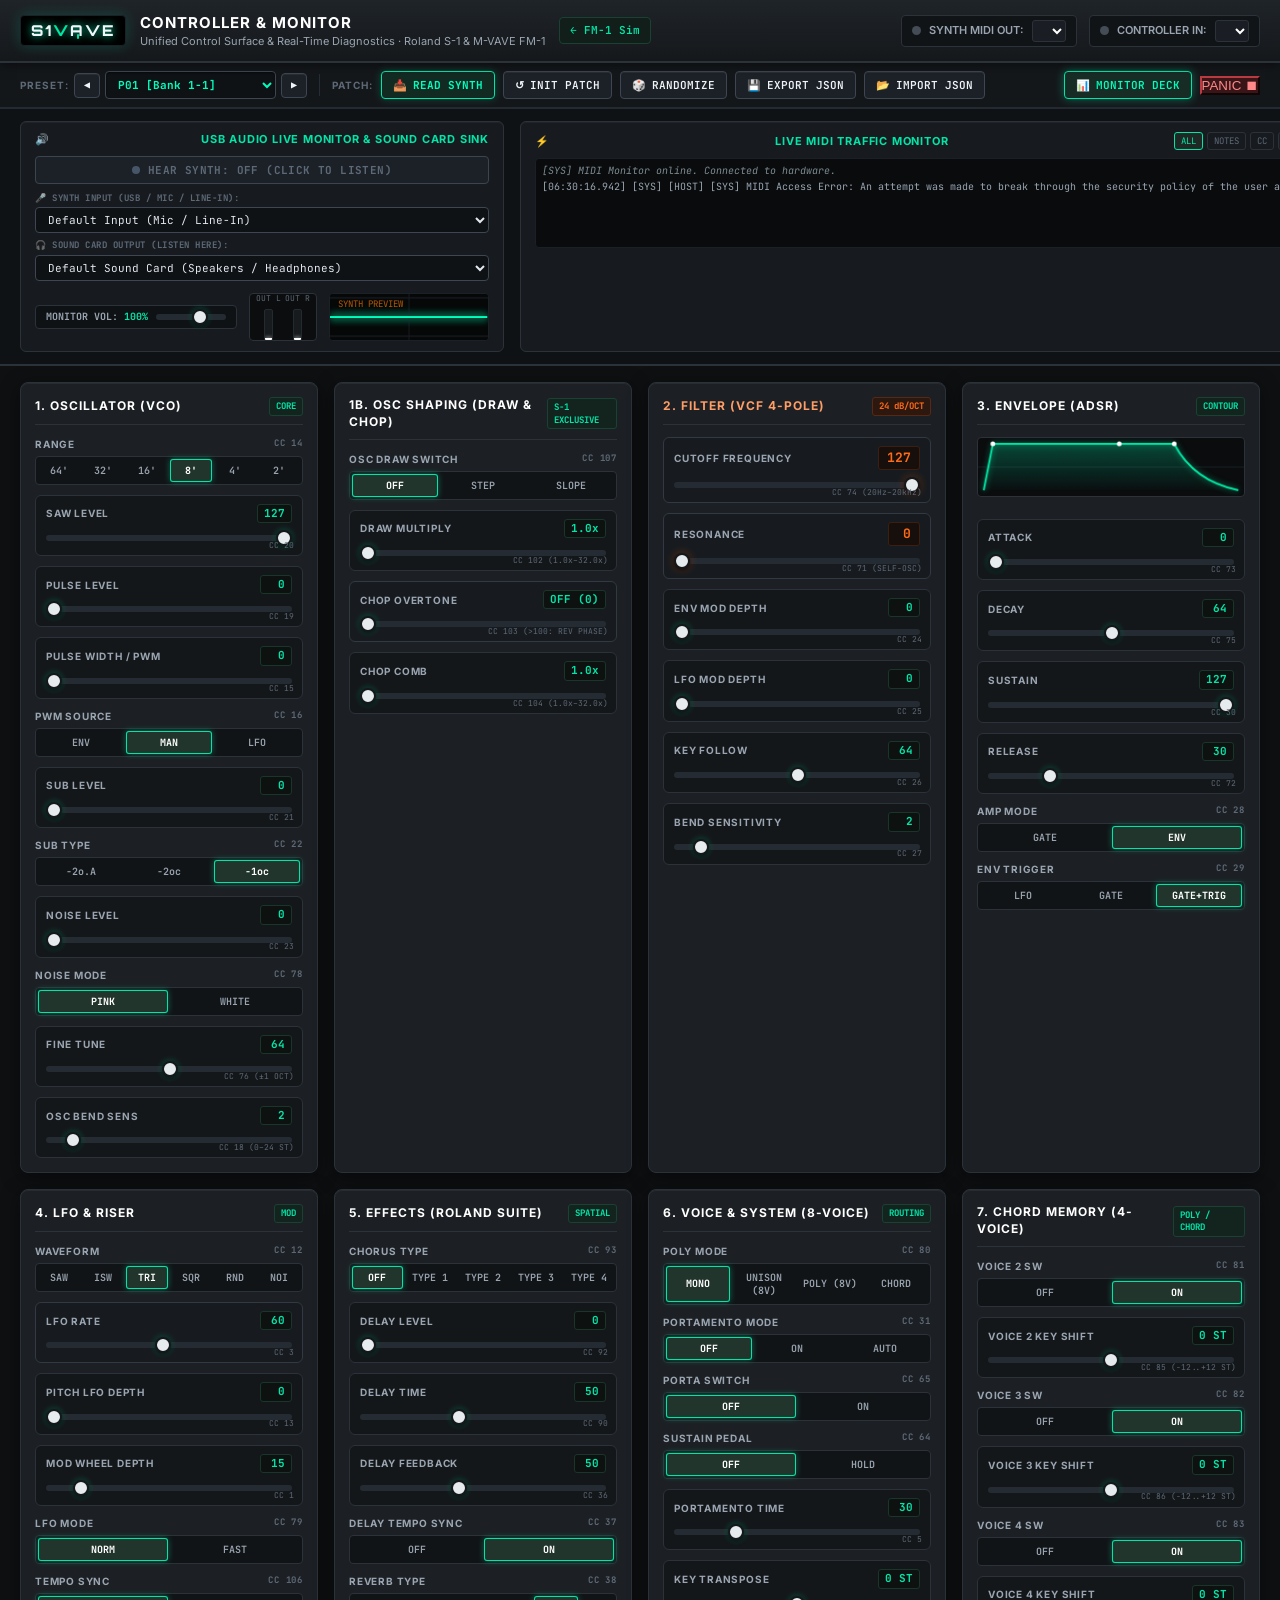
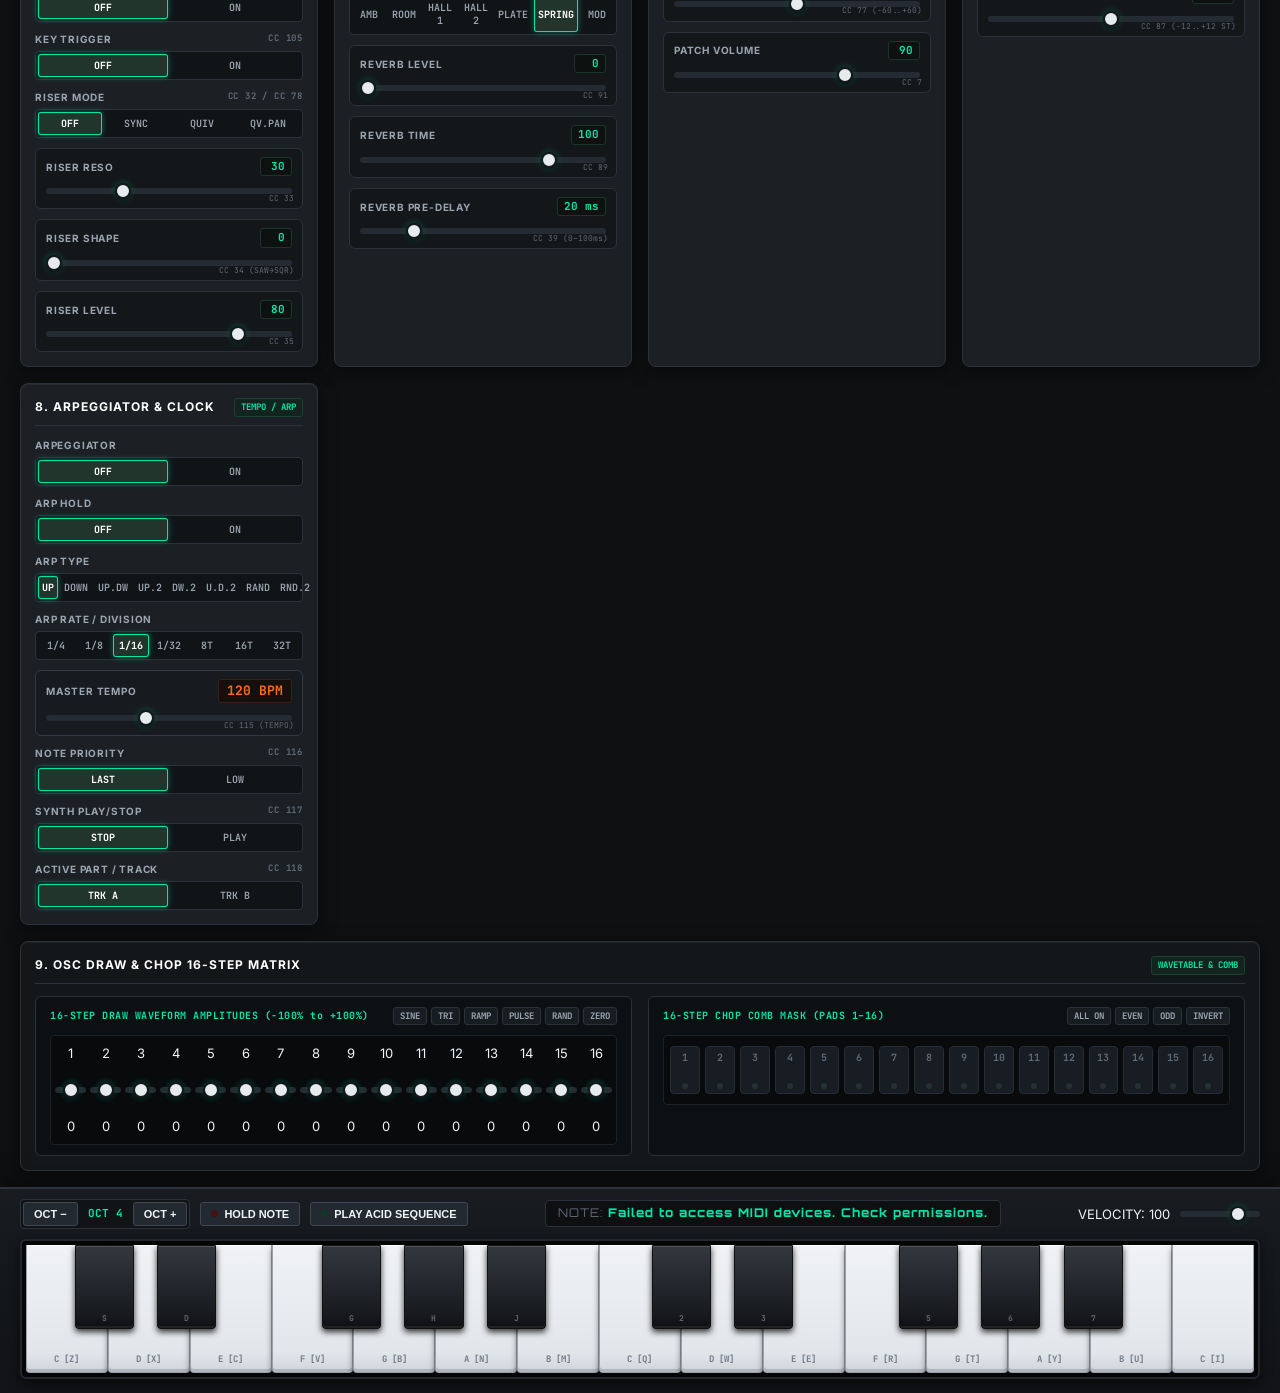
==== commit e1499e14: "fix: sequence looping >16 steps, MIDI CC 1 mod wheel vibrato, and CC 77 key transpose calibration - " ====
--- a/web/editor/index.html
+++ b/web/editor/index.html
@@ -705,7 +705,7 @@
               <label>KEY TRANSPOSE</label>
               <span class="val-display" id="valTranspose">0 ST</span>
             </div>
-            <input type="range" min="0" max="120" value="60" id="slTranspose" data-cc="77">
+            <input type="range" min="4" max="124" value="64" id="slTranspose" data-cc="77">
             <span class="cc-tag">CC 77 (-60..+60)</span>
           </div>
 
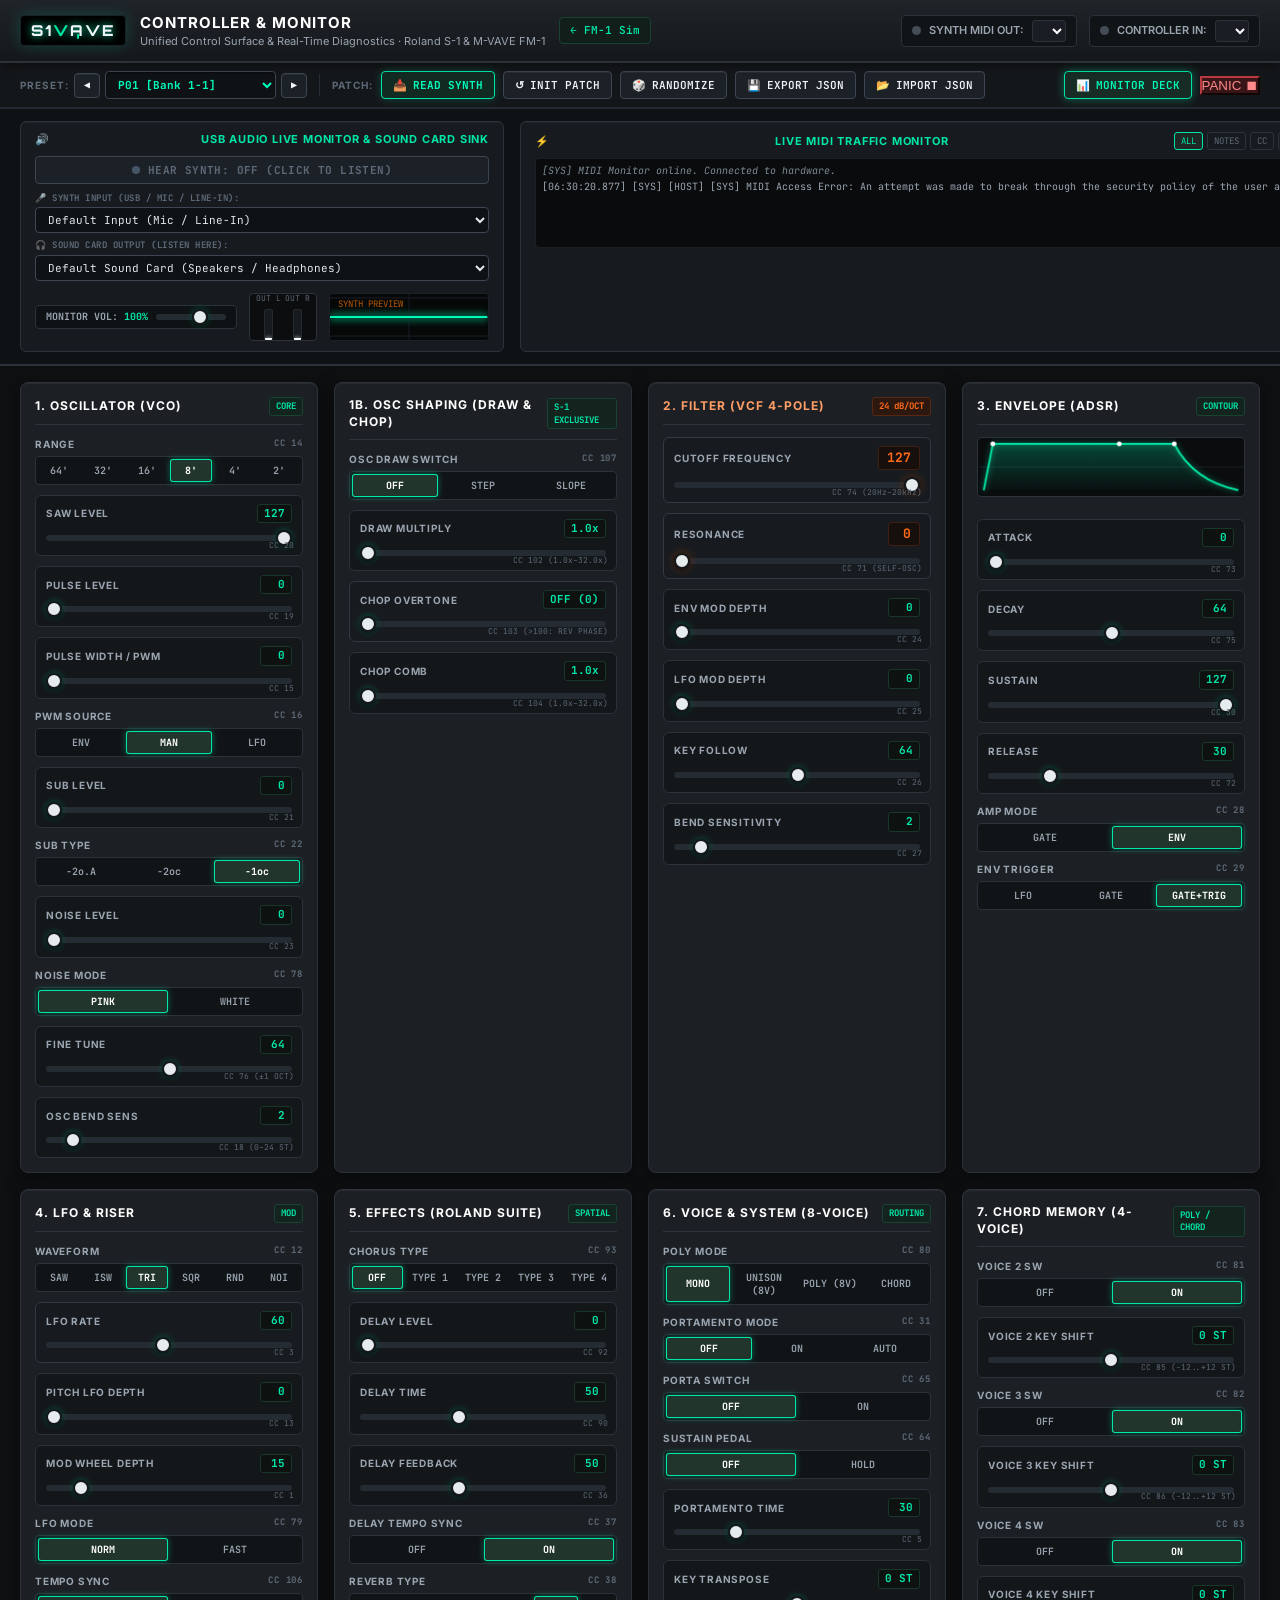
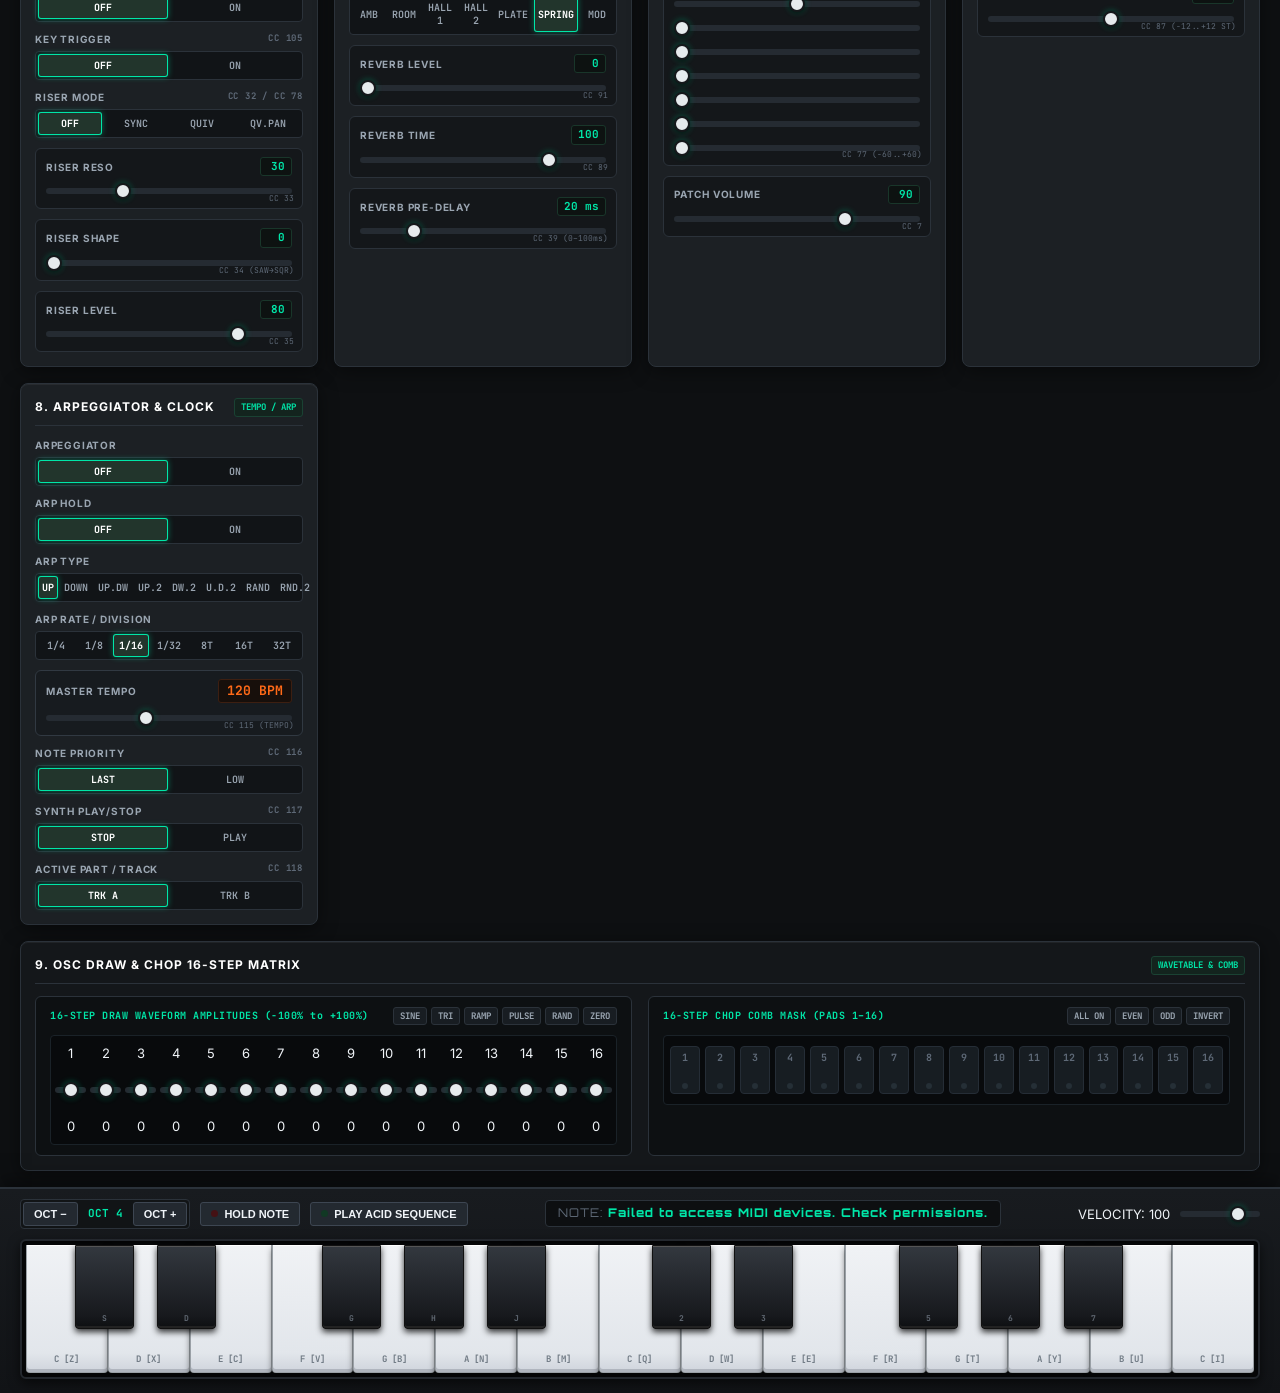
==== commit dcb53690: "ci: integrate zvenson/fm1-build workflow and fix fmhub.json schema for The Firmware Hub" ====
--- a/web/editor/index.html
+++ b/web/editor/index.html
@@ -706,6 +706,13 @@
               <span class="val-display" id="valTranspose">0 ST</span>
             </div>
             <input type="range" min="4" max="124" value="64" id="slTranspose" data-cc="77">
+        <input type="range" min="0" max="100" value="0" id="slSpread" data-cc="41">
+        <input type="range" min="0" max="50" value="0" id="slDetune" data-cc="42">
+        <input type="range" min="0" max="100" value="0" id="slPhaserMix" data-cc="43">
+        <input type="range" min="0" max="100" value="0" id="slRedAmt" data-cc="46">
+        <input type="range" min="0" max="100" value="0" id="slDistAmt" data-cc="47">
+        <input type="range" min="0" max="1" value="0" id="slFxMode" data-cc="45">
+
             <span class="cc-tag">CC 77 (-60..+60)</span>
           </div>
 
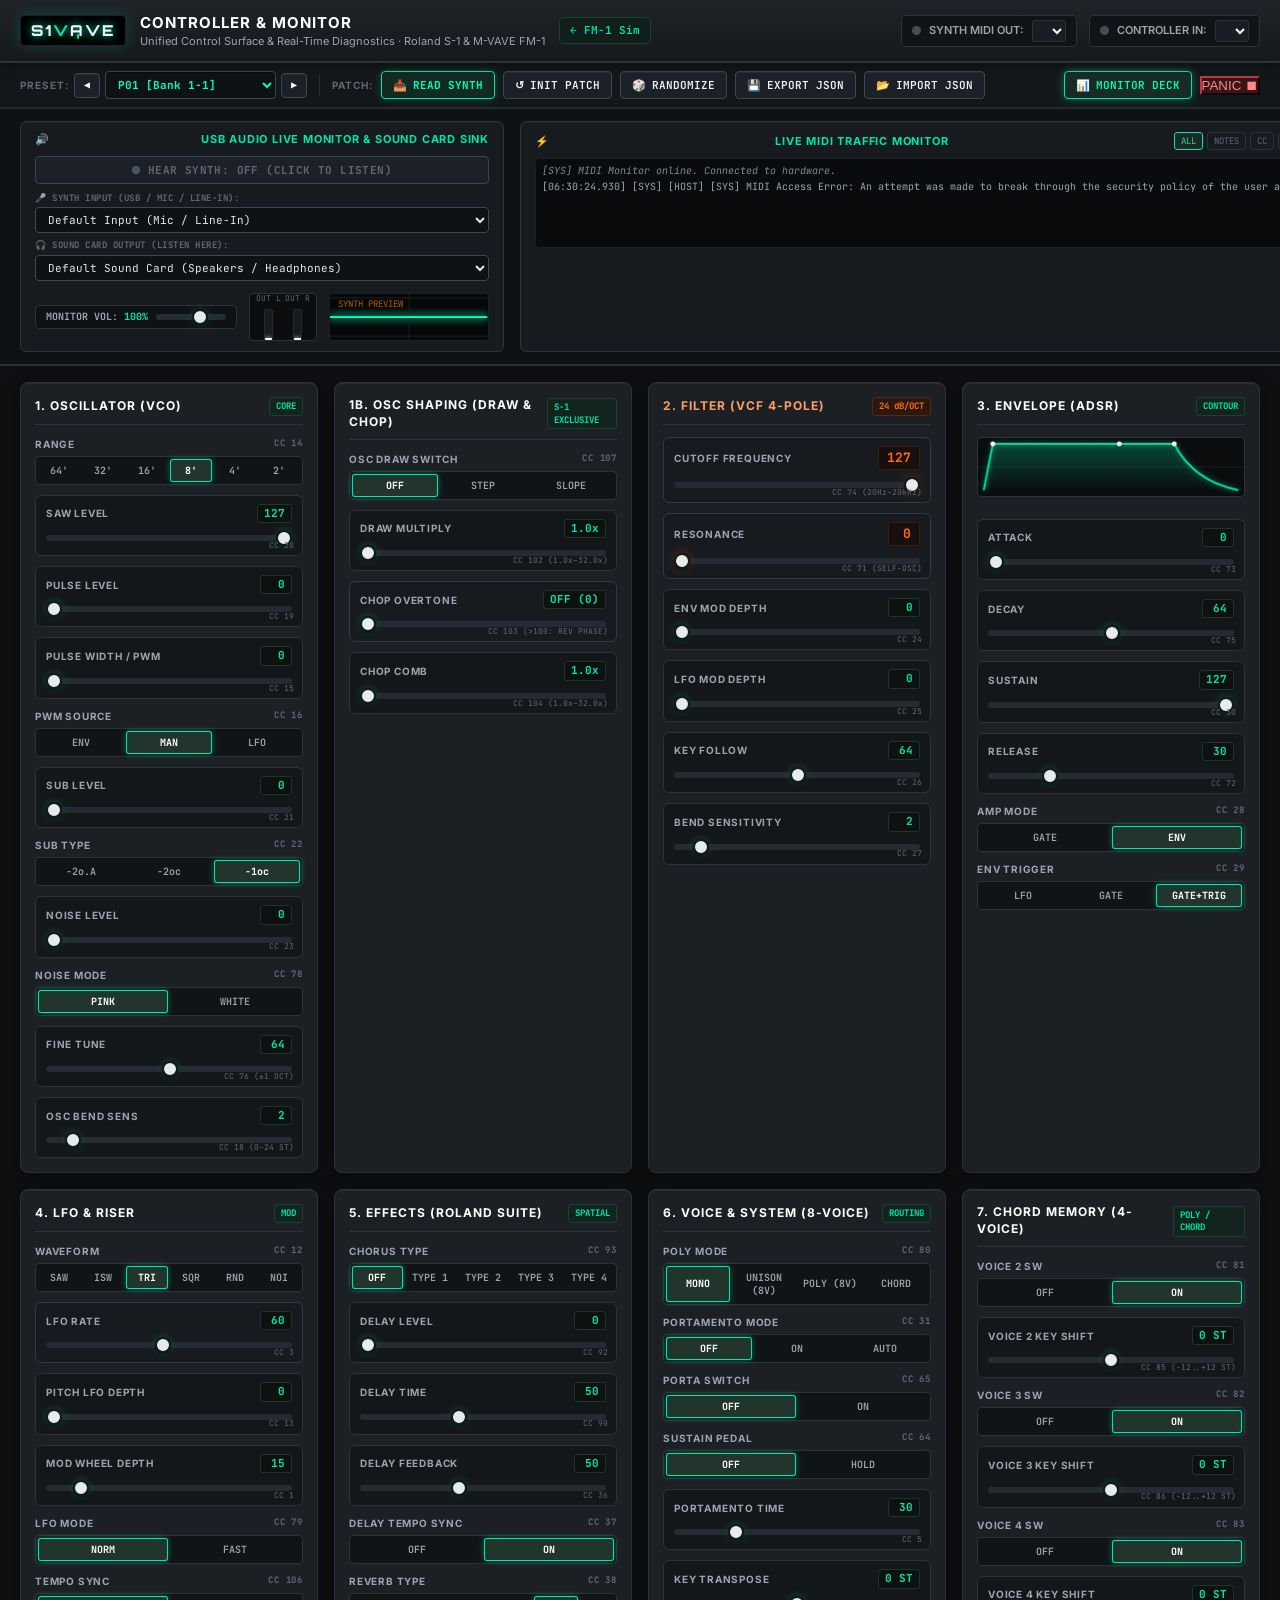
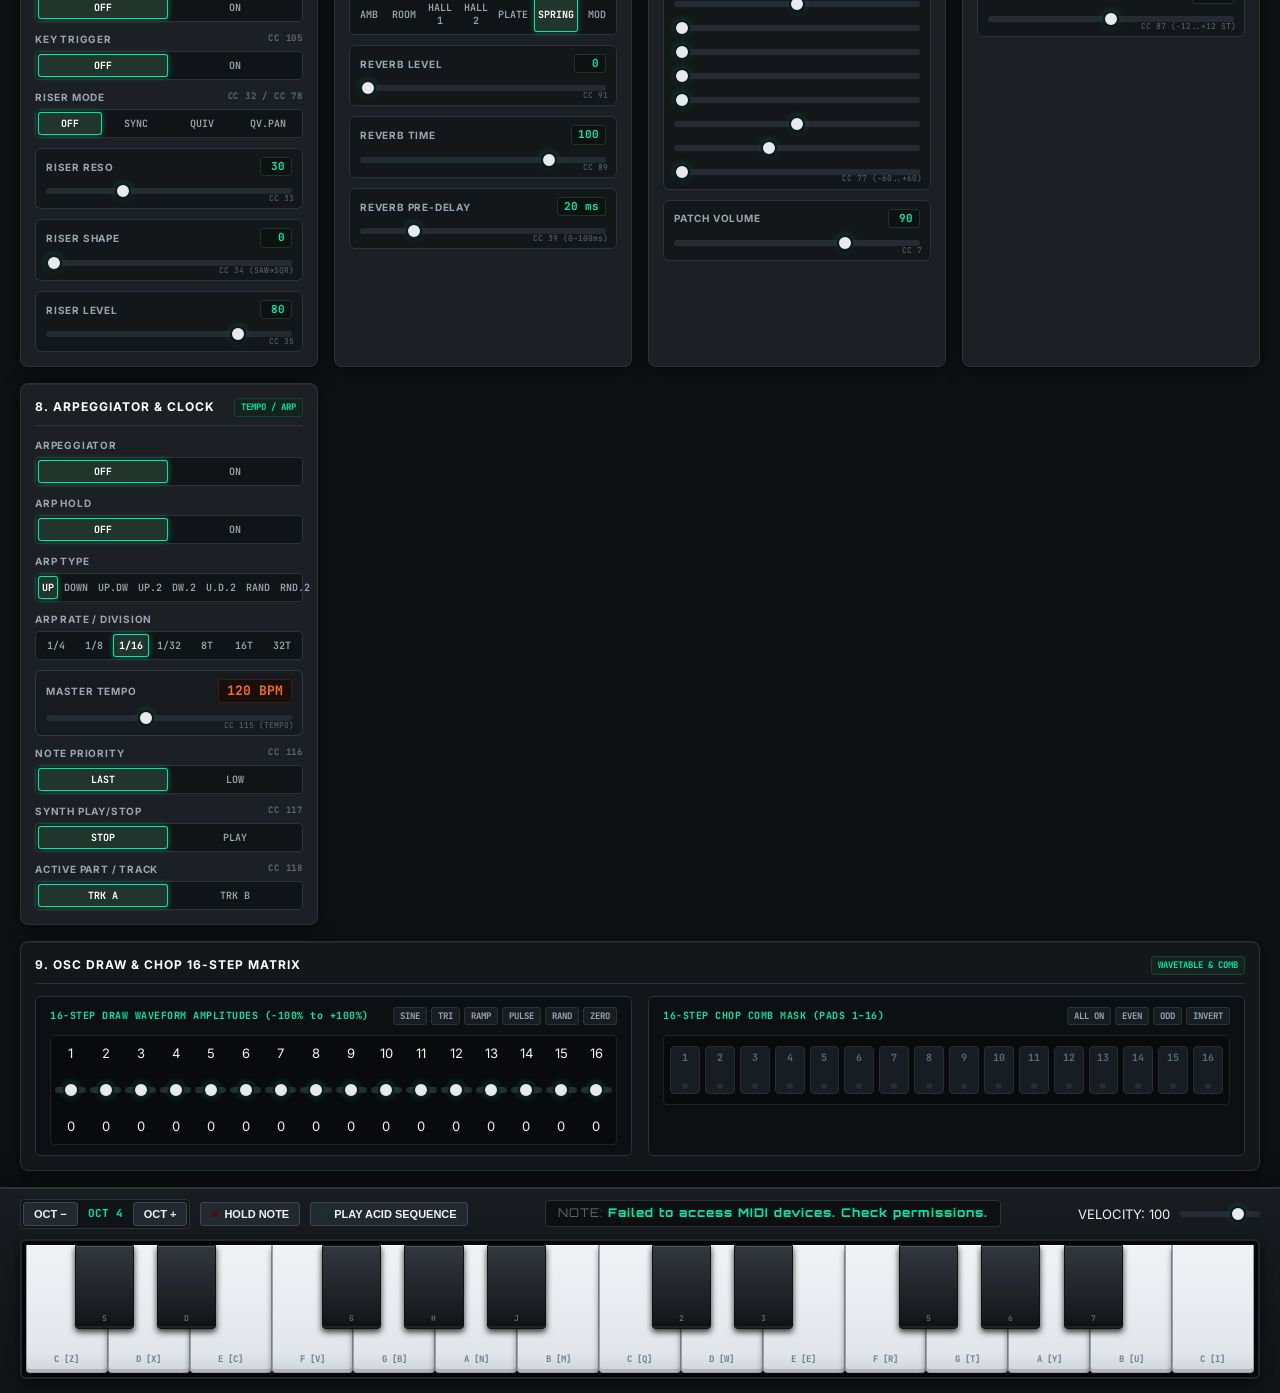
==== commit 52441eca: "feat: add M-VAVE SMK-37 multi-target support, hardware guide, and build pipeline" ====
--- a/web/editor/index.html
+++ b/web/editor/index.html
@@ -709,8 +709,9 @@
         <input type="range" min="0" max="100" value="0" id="slSpread" data-cc="41">
         <input type="range" min="0" max="50" value="0" id="slDetune" data-cc="42">
         <input type="range" min="0" max="100" value="0" id="slPhaserMix" data-cc="43">
-        <input type="range" min="0" max="100" value="0" id="slRedAmt" data-cc="46">
-        <input type="range" min="0" max="100" value="0" id="slDistAmt" data-cc="47">
+        <input type="range" min="0" max="100" value="0" id="slFxAmt" data-cc="46">
+        <input type="range" min="0" max="100" value="50" id="slFxMix" data-cc="47">
+        <input type="range" min="0" max="127" value="48" id="slPhaserRate" data-cc="44">
         <input type="range" min="0" max="1" value="0" id="slFxMode" data-cc="45">
 
             <span class="cc-tag">CC 77 (-60..+60)</span>
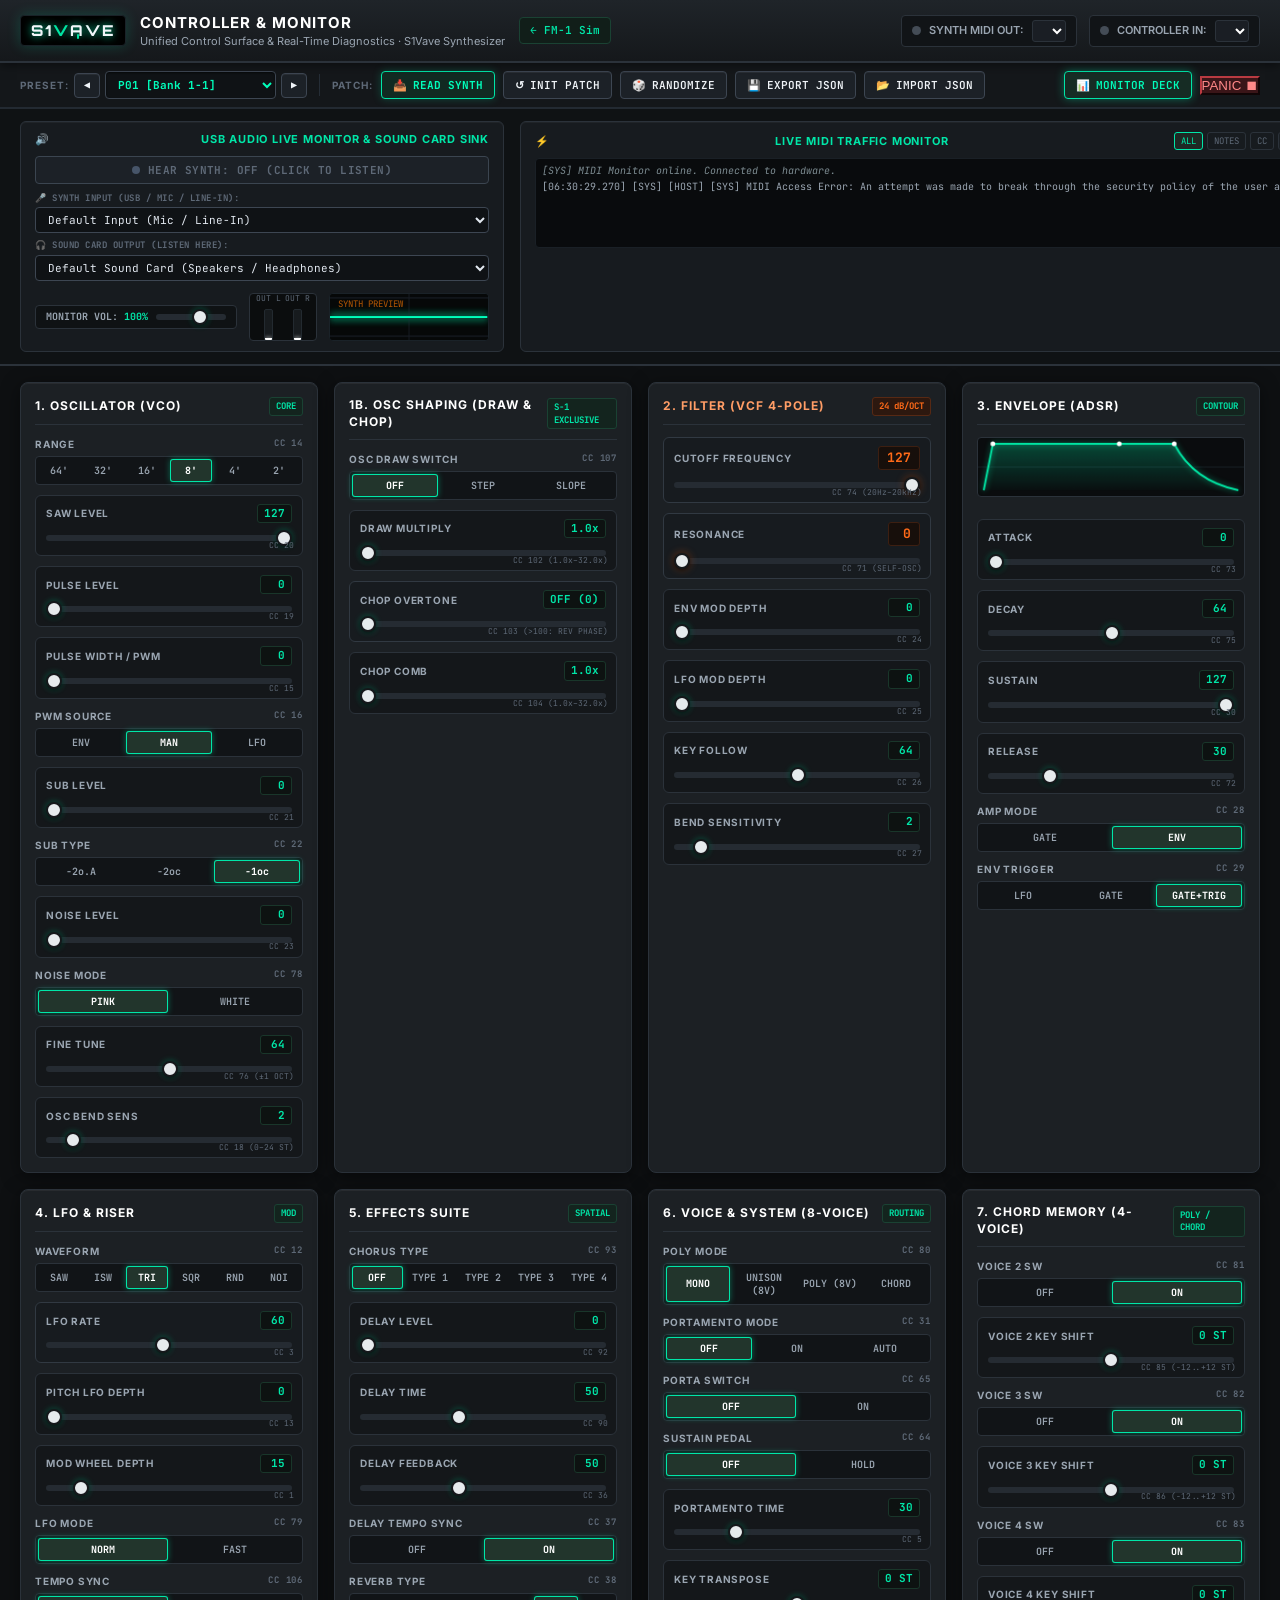
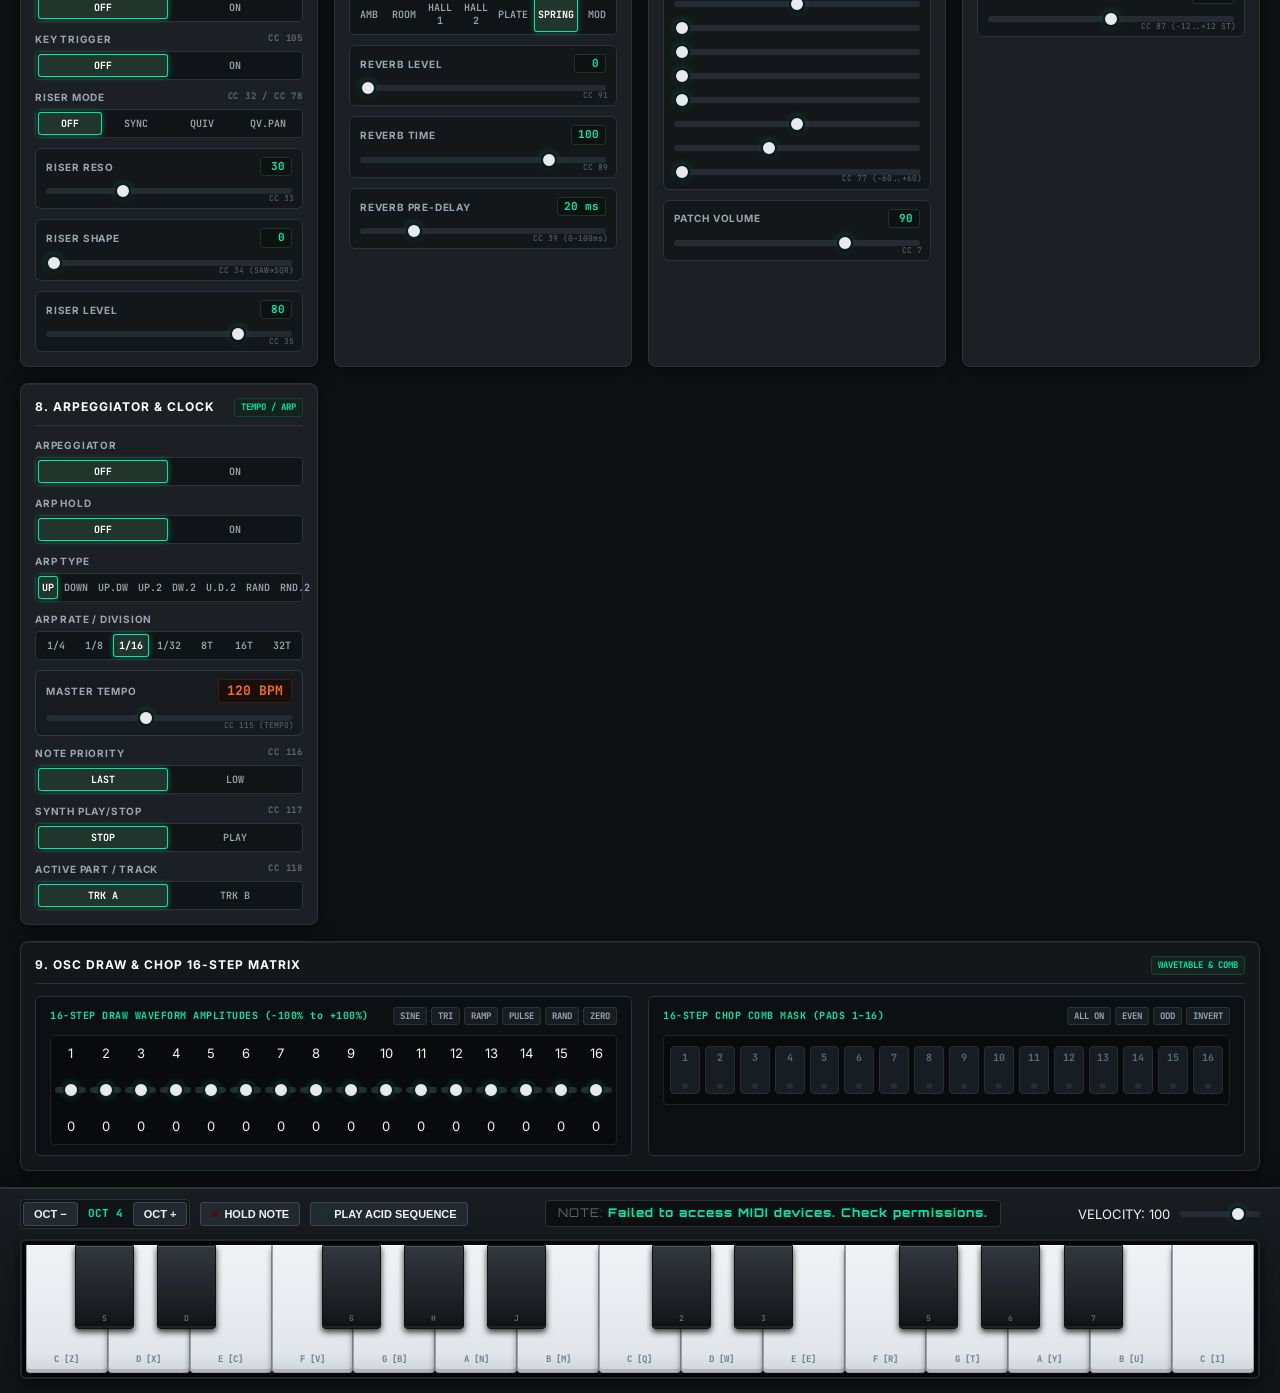
==== commit e890a211: "release: v1.12 (native VIBE FM VST, SMK-37 multi-target, clean metadata)" ====
--- a/web/editor/index.html
+++ b/web/editor/index.html
@@ -4,8 +4,8 @@
 <head>
   <meta charset="utf-8">
   <meta name="viewport" content="width=device-width, initial-scale=1.0">
-  <title>S1VAVE & Roland S-1 // Controller & Monitor</title>
-  <meta name="description" content="Unified Hardware Controller and Real-time Audio/MIDI Monitor for Roland AIRA Compact S-1 and M-VAVE FM-1 (S1Vave 8-Voice Firmware).">
+  <title>S1VAVE // Synthesizer Controller & Monitor</title>
+  <meta name="description" content="Unified Hardware Controller and Real-time Audio/MIDI Monitor for S1Vave 8-Voice Tweak Synthesizer.">
   <link rel="preconnect" href="https://fonts.googleapis.com">
   <link rel="preconnect" href="https://fonts.gstatic.com" crossorigin>
   <link href="https://fonts.googleapis.com/css2?family=Inter:wght@400;500;600;700&family=JetBrains+Mono:wght@400;500;700&family=Orbitron:wght@600;800&display=swap" rel="stylesheet">
@@ -21,7 +21,7 @@
         </div>
         <div class="brand-text">
           <h1>CONTROLLER &amp; MONITOR</h1>
-          <p class="subtitle">Unified Control Surface &amp; Real-Time Diagnostics · Roland S-1 &amp; M-VAVE FM-1</p>
+          <p class="subtitle">Unified Control Surface &amp; Real-Time Diagnostics · S1Vave Synthesizer</p>
         </div>
         <a href="/" class="nav-sim-link" title="Open FM-1 WebAssembly Hardware Simulator">&larr; FM-1 Sim</a>
       </div>
@@ -557,7 +557,7 @@
       <!-- 5. EFFECTS (CHORUS, DELAY, REVERB) -->
       <section class="panel-card fx-panel">
         <div class="card-header">
-          <h2>5. EFFECTS (ROLAND SUITE)</h2>
+          <h2>5. EFFECTS SUITE</h2>
           <span class="badge">SPATIAL</span>
         </div>
         <div class="controls-grid">
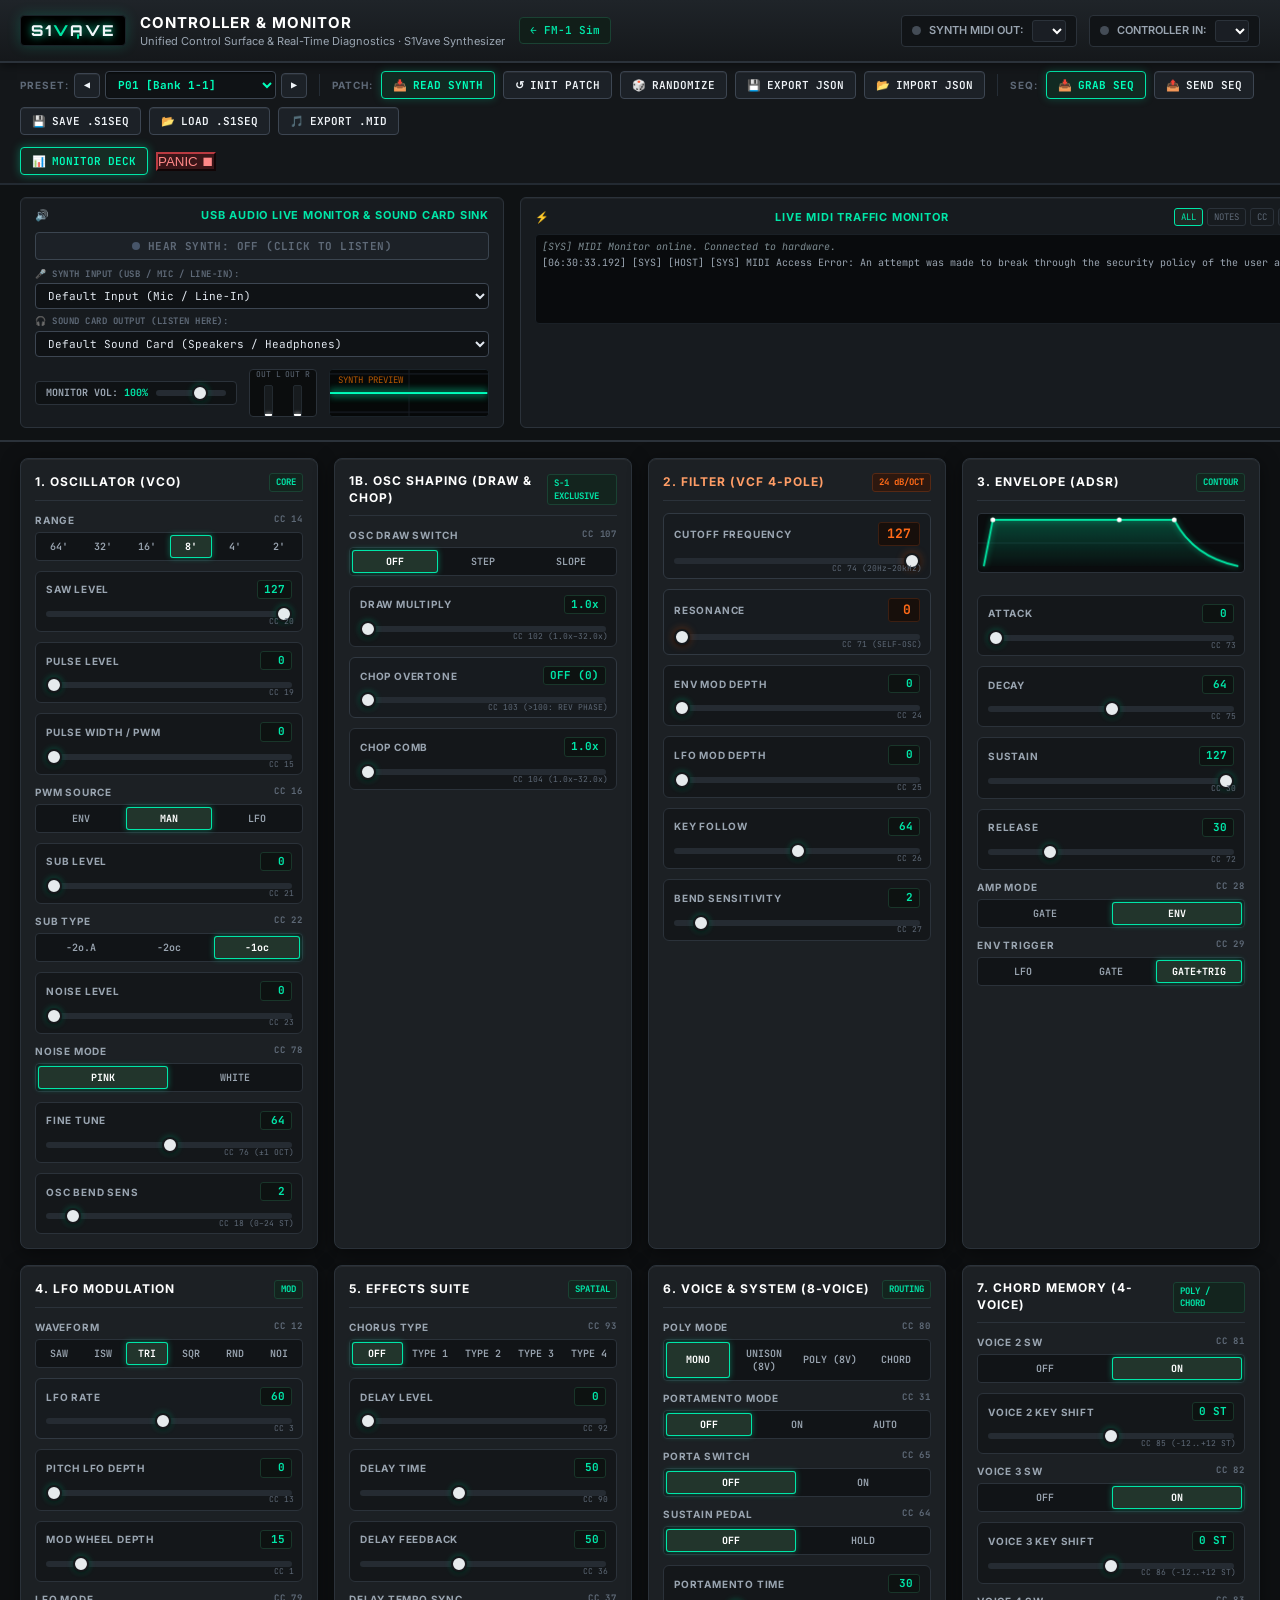
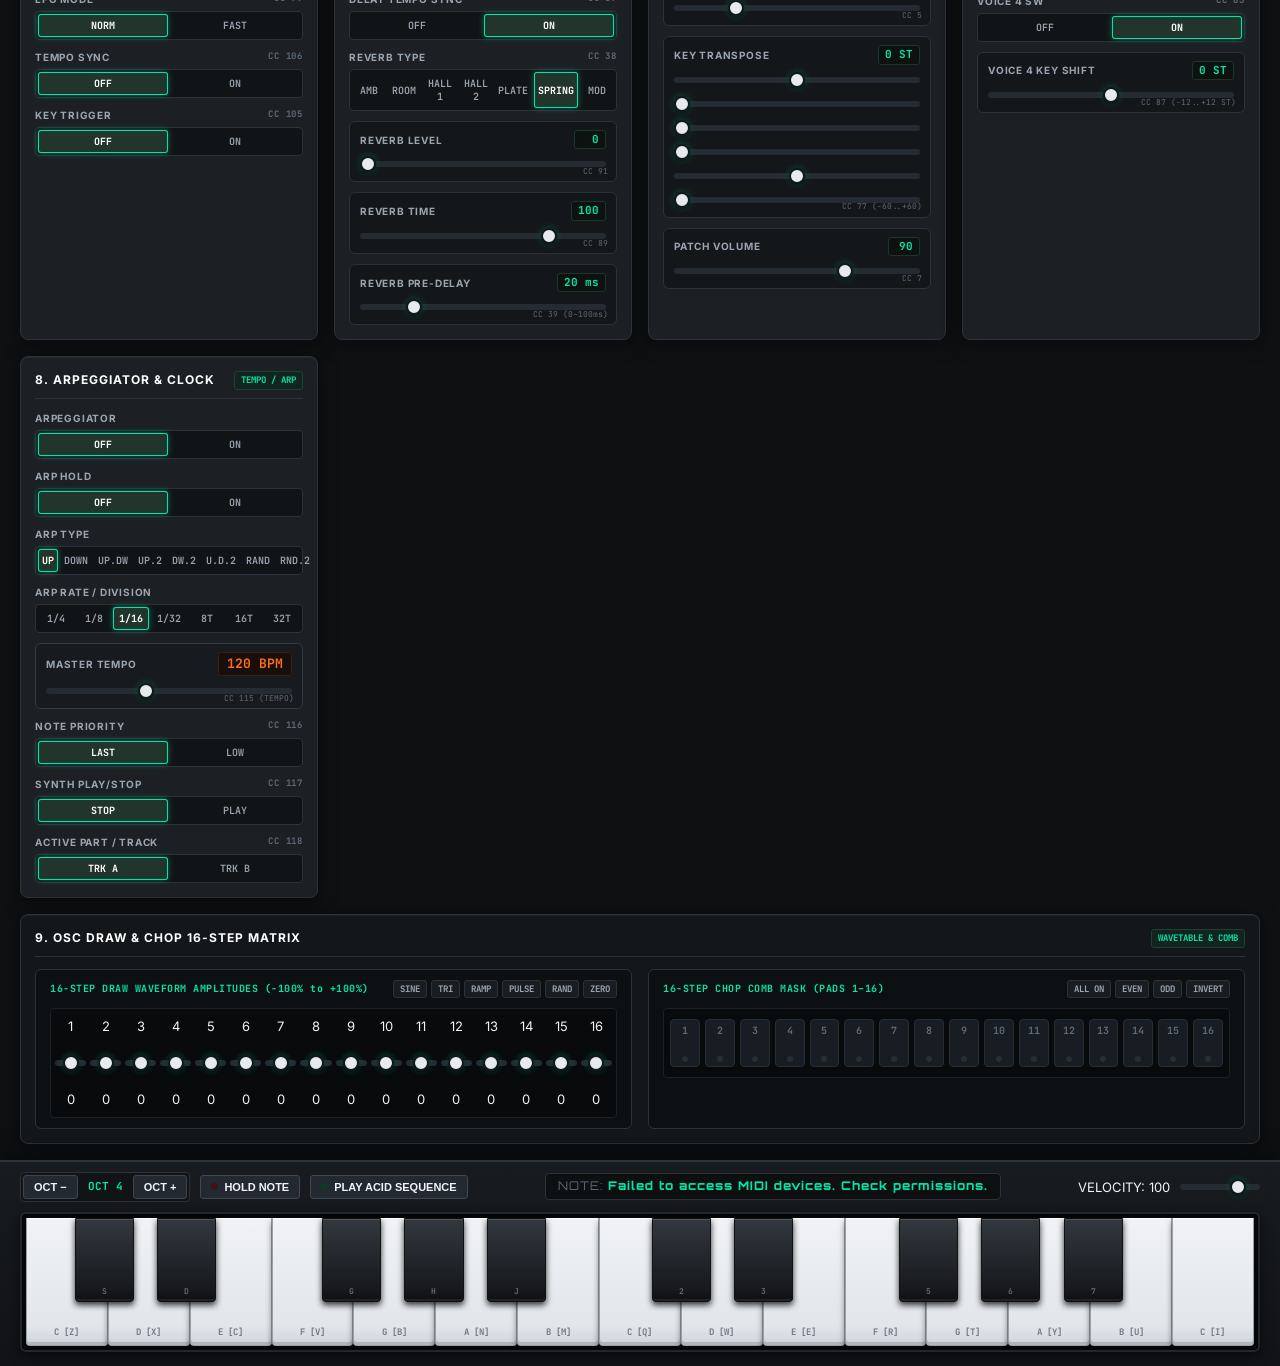
==== commit cfdfc06f: "release: S1Vave v2.0 — Visual UI overhaul, VST patch/sequence import-export, MIDI export, and intera" ====
--- a/web/editor/index.html
+++ b/web/editor/index.html
@@ -77,6 +77,26 @@
           <span class="icon">📂</span> IMPORT JSON
         </button>
         <input type="file" id="fileImportJson" accept=".json" style="display:none">
+
+        <div class="toolbar-divider"></div>
+
+        <span class="toolbar-label">SEQ:</span>
+        <button class="tool-action-btn read-synth-btn" id="btnGrabSeq" title="Pull current sequence (Tracks A &amp; B) from hardware FM-1">
+          <span class="icon">📥</span> GRAB SEQ
+        </button>
+        <button class="tool-action-btn" id="btnSendSeq" title="Push loaded sequence (Tracks A &amp; B) to hardware FM-1">
+          <span class="icon">📤</span> SEND SEQ
+        </button>
+        <button class="tool-action-btn" id="btnSaveSeq" title="Save sequence backup as .s1seq file">
+          <span class="icon">💾</span> SAVE .S1SEQ
+        </button>
+        <button class="tool-action-btn" id="btnLoadSeq" title="Load sequence backup from .s1seq file">
+          <span class="icon">📂</span> LOAD .S1SEQ
+        </button>
+        <button class="tool-action-btn" id="btnExportMidi" title="Export sequence Tracks A &amp; B as Standard MIDI (.mid)">
+          <span class="icon">🎵</span> EXPORT .MID
+        </button>
+        <input type="file" id="fileLoadSeq" accept=".s1seq" style="display:none">
       </div>
 
       <div class="toolbar-right">
@@ -444,10 +464,10 @@
         </div>
       </section>
 
-      <!-- 4. LFO & RISER -->
+      <!-- 4. LFO MODULATION -->
       <section class="panel-card lfo-panel">
         <div class="card-header">
-          <h2>4. LFO &amp; RISER</h2>
+          <h2>4. LFO MODULATION</h2>
           <span class="badge">MOD</span>
         </div>
         <div class="controls-grid">
@@ -512,44 +532,6 @@
               <button class="opt-btn active" data-val="0">OFF</button>
               <button class="opt-btn" data-val="1">ON</button>
             </div>
-          </div>
-
-          <!-- Riser Section in Panel 4 -->
-          <div class="ctrl-group full-width">
-            <label>RISER MODE <span class="cc">CC 32 / CC 78</span></label>
-            <div class="range-selector" id="grpRiserMode">
-              <button class="opt-btn active" data-val="0">OFF</button>
-              <button class="opt-btn" data-val="1">SYNC</button>
-              <button class="opt-btn" data-val="2">QUIV</button>
-              <button class="opt-btn" data-val="3">QV.PAN</button>
-            </div>
-          </div>
-
-          <div class="slider-box">
-            <div class="slider-header">
-              <label>RISER RESO</label>
-              <span class="val-display" id="valRiserReso">30</span>
-            </div>
-            <input type="range" min="0" max="100" value="30" id="slRiserReso" data-cc="33">
-            <span class="cc-tag">CC 33</span>
-          </div>
-
-          <div class="slider-box">
-            <div class="slider-header">
-              <label>RISER SHAPE</label>
-              <span class="val-display" id="valRiserShape">0</span>
-            </div>
-            <input type="range" min="0" max="100" value="0" id="slRiserShape" data-cc="34">
-            <span class="cc-tag">CC 34 (SAW&rarr;SQR)</span>
-          </div>
-
-          <div class="slider-box">
-            <div class="slider-header">
-              <label>RISER LEVEL</label>
-              <span class="val-display" id="valRiserLvl">80</span>
-            </div>
-            <input type="range" min="0" max="100" value="80" id="slRiserLvl" data-cc="35">
-            <span class="cc-tag">CC 35</span>
           </div>
         </div>
       </section>
@@ -708,10 +690,8 @@
             <input type="range" min="4" max="124" value="64" id="slTranspose" data-cc="77">
         <input type="range" min="0" max="100" value="0" id="slSpread" data-cc="41">
         <input type="range" min="0" max="50" value="0" id="slDetune" data-cc="42">
-        <input type="range" min="0" max="100" value="0" id="slPhaserMix" data-cc="43">
         <input type="range" min="0" max="100" value="0" id="slFxAmt" data-cc="46">
         <input type="range" min="0" max="100" value="50" id="slFxMix" data-cc="47">
-        <input type="range" min="0" max="127" value="48" id="slPhaserRate" data-cc="44">
         <input type="range" min="0" max="1" value="0" id="slFxMode" data-cc="45">
 
             <span class="cc-tag">CC 77 (-60..+60)</span>
